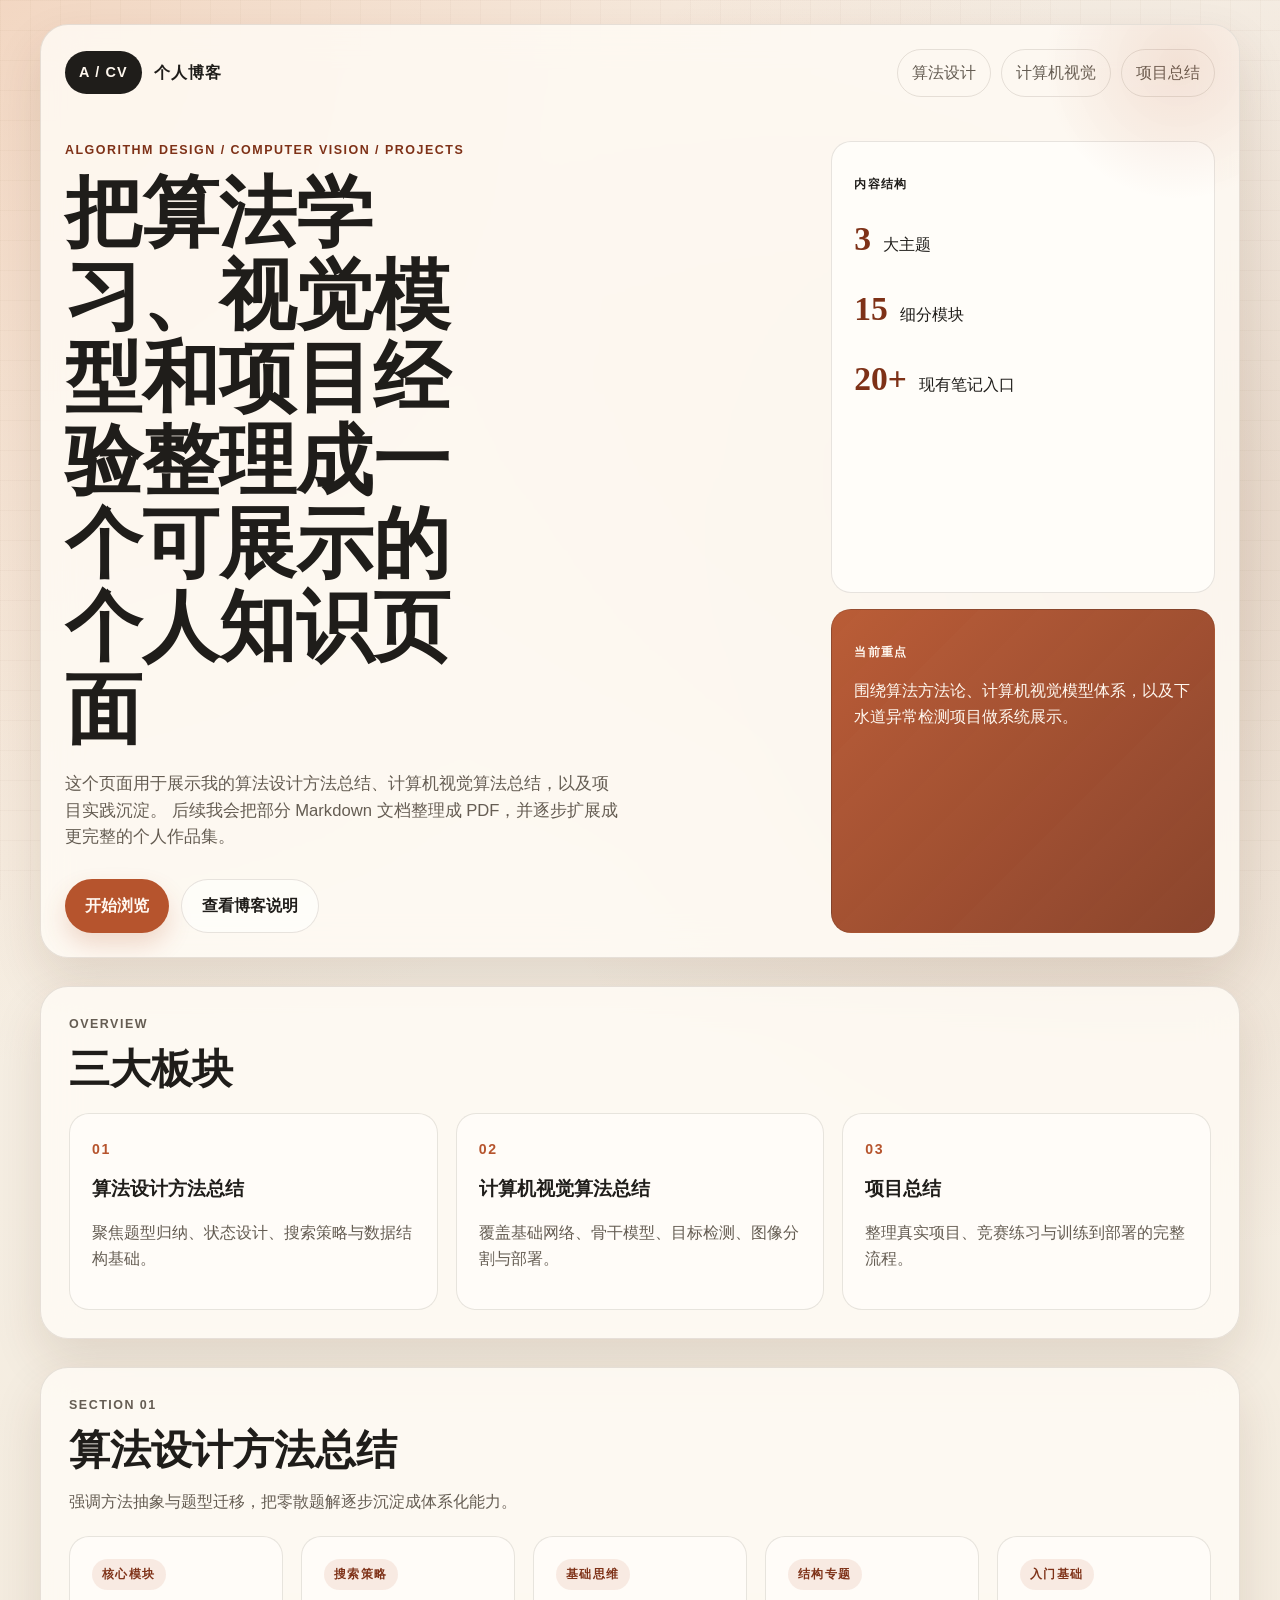
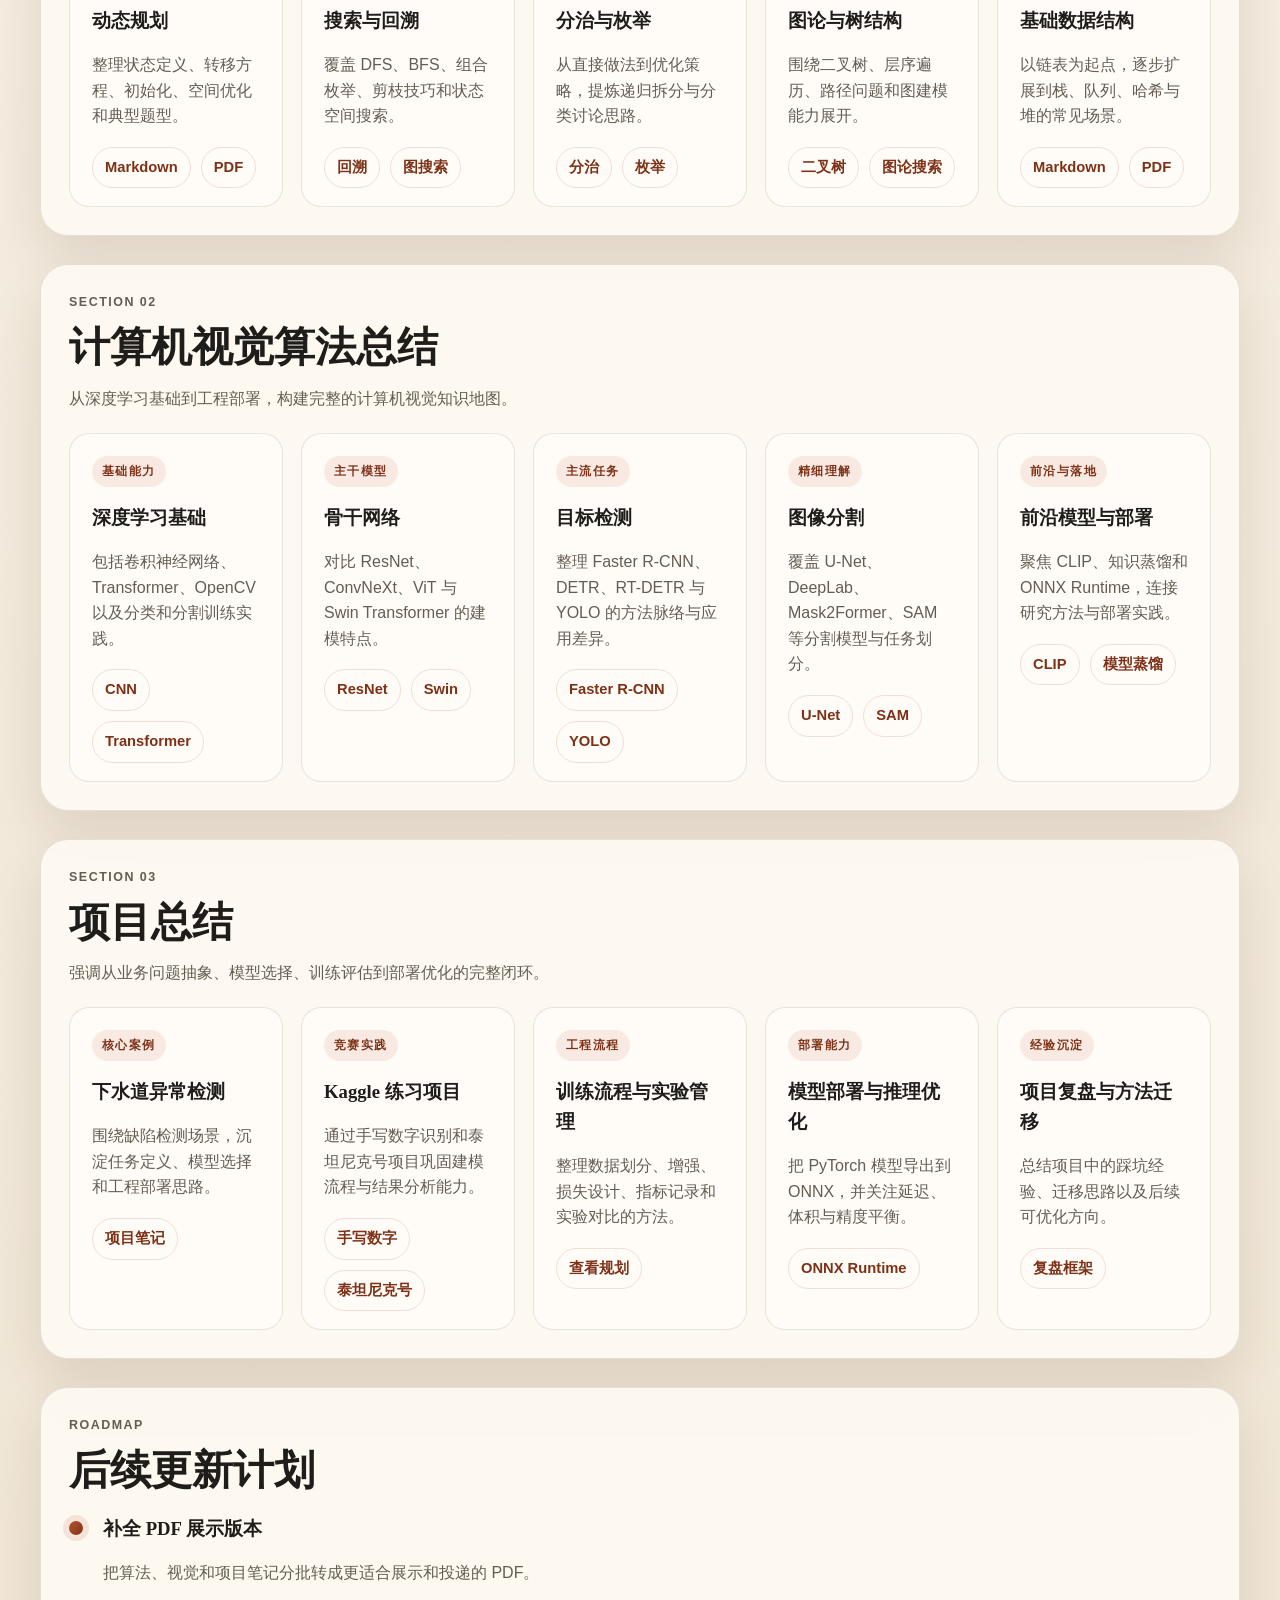
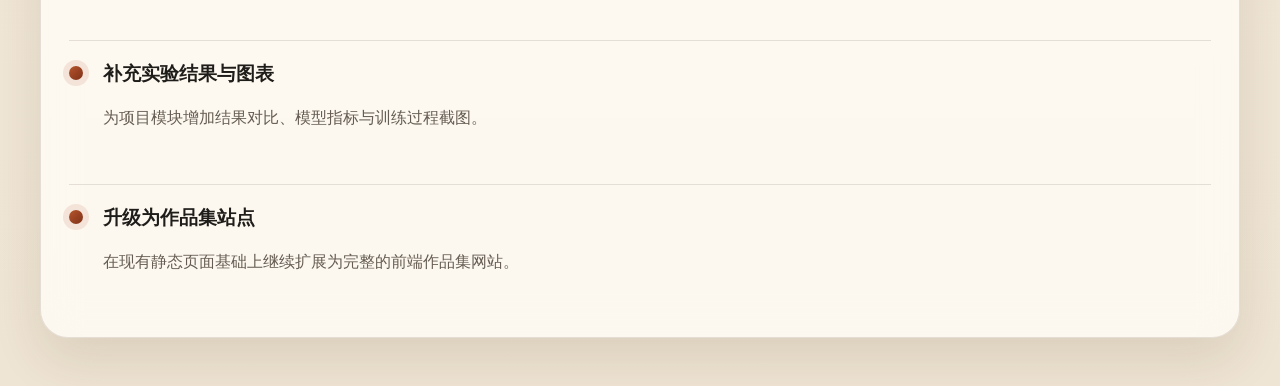
==== assets/个人博客/index.html @ d5854436 "first commit" ====
<!DOCTYPE html>
<html lang="zh-CN">
<head>
  <meta charset="UTF-8">
  <meta name="viewport" content="width=device-width, initial-scale=1.0">
  <title>个人博客 | 算法与计算机视觉</title>
  <link rel="stylesheet" href="./styles.css">
</head>
<body>
  <div class="page-shell">
    <header class="hero">
      <nav class="topbar">
        <div class="brand">
          <span class="brand-mark">A / CV</span>
          <span class="brand-text">个人博客</span>
        </div>
        <div class="topbar-links">
          <a href="#algorithm">算法设计</a>
          <a href="#vision">计算机视觉</a>
          <a href="#project">项目总结</a>
        </div>
      </nav>

      <div class="hero-grid">
        <section class="hero-copy">
          <p class="eyebrow">Algorithm Design / Computer Vision / Projects</p>
          <h1>把算法学习、视觉模型和项目经验整理成一个可展示的个人知识页面</h1>
          <p class="hero-text">
            这个页面用于展示我的算法设计方法总结、计算机视觉算法总结，以及项目实践沉淀。
            后续我会把部分 Markdown 文档整理成 PDF，并逐步扩展成更完整的个人作品集。
          </p>
          <div class="hero-actions">
            <a class="button button-primary" href="#sections">开始浏览</a>
            <a class="button button-secondary" href="./index.md">查看博客说明</a>
          </div>
        </section>

        <aside class="hero-panel">
          <div class="panel-card">
            <p class="panel-label">内容结构</p>
            <ul class="stat-list">
              <li><strong>3</strong><span>大主题</span></li>
              <li><strong>15</strong><span>细分模块</span></li>
              <li><strong>20+</strong><span>现有笔记入口</span></li>
            </ul>
          </div>
          <div class="panel-card panel-card-accent">
            <p class="panel-label">当前重点</p>
            <p class="panel-text">围绕算法方法论、计算机视觉模型体系，以及下水道异常检测项目做系统展示。</p>
          </div>
        </aside>
      </div>
    </header>

    <main id="sections">
      <section class="overview">
        <div class="section-heading">
          <p class="section-kicker">Overview</p>
          <h2>三大板块</h2>
        </div>
        <div class="overview-grid">
          <a class="overview-card" href="#algorithm">
            <span class="overview-index">01</span>
            <h3>算法设计方法总结</h3>
            <p>聚焦题型归纳、状态设计、搜索策略与数据结构基础。</p>
          </a>
          <a class="overview-card" href="#vision">
            <span class="overview-index">02</span>
            <h3>计算机视觉算法总结</h3>
            <p>覆盖基础网络、骨干模型、目标检测、图像分割与部署。</p>
          </a>
          <a class="overview-card" href="#project">
            <span class="overview-index">03</span>
            <h3>项目总结</h3>
            <p>整理真实项目、竞赛练习与训练到部署的完整流程。</p>
          </a>
        </div>
      </section>

      <section id="algorithm" class="content-section">
        <div class="section-heading">
          <p class="section-kicker">Section 01</p>
          <h2>算法设计方法总结</h2>
          <p>强调方法抽象与题型迁移，把零散题解逐步沉淀成体系化能力。</p>
        </div>
        <div class="card-grid">
          <article class="content-card">
            <span class="tag">核心模块</span>
            <h3>动态规划</h3>
            <p>整理状态定义、转移方程、初始化、空间优化和典型题型。</p>
            <div class="card-links">
              <a href="../../动态规划.md">Markdown</a>
              <a href="../../动态规划.pdf">PDF</a>
            </div>
          </article>
          <article class="content-card">
            <span class="tag">搜索策略</span>
            <h3>搜索与回溯</h3>
            <p>覆盖 DFS、BFS、组合枚举、剪枝技巧和状态空间搜索。</p>
            <div class="card-links">
              <a href="../../回溯.md">回溯</a>
              <a href="../../图论（搜索）.md">图搜索</a>
            </div>
          </article>
          <article class="content-card">
            <span class="tag">基础思维</span>
            <h3>分治与枚举</h3>
            <p>从直接做法到优化策略，提炼递归拆分与分类讨论思路。</p>
            <div class="card-links">
              <a href="../../分治.md">分治</a>
              <a href="../../枚举.md">枚举</a>
            </div>
          </article>
          <article class="content-card">
            <span class="tag">结构专题</span>
            <h3>图论与树结构</h3>
            <p>围绕二叉树、层序遍历、路径问题和图建模能力展开。</p>
            <div class="card-links">
              <a href="../../二叉树.md">二叉树</a>
              <a href="../../图论（搜索）.md">图论搜索</a>
            </div>
          </article>
          <article class="content-card">
            <span class="tag">入门基础</span>
            <h3>基础数据结构</h3>
            <p>以链表为起点，逐步扩展到栈、队列、哈希与堆的常见场景。</p>
            <div class="card-links">
              <a href="../../链表.md">Markdown</a>
              <a href="../../链表.pdf">PDF</a>
            </div>
          </article>
        </div>
      </section>

      <section id="vision" class="content-section">
        <div class="section-heading">
          <p class="section-kicker">Section 02</p>
          <h2>计算机视觉算法总结</h2>
          <p>从深度学习基础到工程部署，构建完整的计算机视觉知识地图。</p>
        </div>
        <div class="card-grid">
          <article class="content-card">
            <span class="tag">基础能力</span>
            <h3>深度学习基础</h3>
            <p>包括卷积神经网络、Transformer、OpenCV 以及分类和分割训练实践。</p>
            <div class="card-links">
              <a href="../下水道异常检测笔记/计算机视觉/深度学习基础/卷积神经网络.md">CNN</a>
              <a href="../下水道异常检测笔记/计算机视觉/深度学习基础/Transformer.md">Transformer</a>
            </div>
          </article>
          <article class="content-card">
            <span class="tag">主干模型</span>
            <h3>骨干网络</h3>
            <p>对比 ResNet、ConvNeXt、ViT 与 Swin Transformer 的建模特点。</p>
            <div class="card-links">
              <a href="../下水道异常检测笔记/计算机视觉/骨干网络/ResNet.md">ResNet</a>
              <a href="../下水道异常检测笔记/计算机视觉/骨干网络/SwinTransformer.md">Swin</a>
            </div>
          </article>
          <article class="content-card">
            <span class="tag">主流任务</span>
            <h3>目标检测</h3>
            <p>整理 Faster R-CNN、DETR、RT-DETR 与 YOLO 的方法脉络与应用差异。</p>
            <div class="card-links">
              <a href="../下水道异常检测笔记/计算机视觉/目标检测/FasterR-CNN.md">Faster R-CNN</a>
              <a href="../下水道异常检测笔记/计算机视觉/目标检测/Yolo.md">YOLO</a>
            </div>
          </article>
          <article class="content-card">
            <span class="tag">精细理解</span>
            <h3>图像分割</h3>
            <p>覆盖 U-Net、DeepLab、Mask2Former、SAM 等分割模型与任务划分。</p>
            <div class="card-links">
              <a href="../下水道异常检测笔记/计算机视觉/图像分割/UNet.md">U-Net</a>
              <a href="../下水道异常检测笔记/计算机视觉/图像分割/SAM.md">SAM</a>
            </div>
          </article>
          <article class="content-card">
            <span class="tag">前沿与落地</span>
            <h3>前沿模型与部署</h3>
            <p>聚焦 CLIP、知识蒸馏和 ONNX Runtime，连接研究方法与部署实践。</p>
            <div class="card-links">
              <a href="../下水道异常检测笔记/计算机视觉/前沿模型/Clip.md">CLIP</a>
              <a href="../下水道异常检测笔记/计算机视觉/前沿模型/模型蒸馏.md">模型蒸馏</a>
            </div>
          </article>
        </div>
      </section>

      <section id="project" class="content-section">
        <div class="section-heading">
          <p class="section-kicker">Section 03</p>
          <h2>项目总结</h2>
          <p>强调从业务问题抽象、模型选择、训练评估到部署优化的完整闭环。</p>
        </div>
        <div class="card-grid">
          <article class="content-card">
            <span class="tag">核心案例</span>
            <h3>下水道异常检测</h3>
            <p>围绕缺陷检测场景，沉淀任务定义、模型选择和工程部署思路。</p>
            <div class="card-links">
              <a href="../下水道异常检测笔记/下水道异常检测.md">项目笔记</a>
            </div>
          </article>
          <article class="content-card">
            <span class="tag">竞赛实践</span>
            <h3>Kaggle 练习项目</h3>
            <p>通过手写数字识别和泰坦尼克号项目巩固建模流程与结果分析能力。</p>
            <div class="card-links">
              <a href="../下水道异常检测笔记/计算机视觉/Kaggle/手写数字识别.md">手写数字</a>
              <a href="../下水道异常检测笔记/计算机视觉/Kaggle/泰坦尼克号.md">泰坦尼克号</a>
            </div>
          </article>
          <article class="content-card">
            <span class="tag">工程流程</span>
            <h3>训练流程与实验管理</h3>
            <p>整理数据划分、增强、损失设计、指标记录和实验对比的方法。</p>
            <div class="card-links">
              <a href="./项目总结.md">查看规划</a>
            </div>
          </article>
          <article class="content-card">
            <span class="tag">部署能力</span>
            <h3>模型部署与推理优化</h3>
            <p>把 PyTorch 模型导出到 ONNX，并关注延迟、体积与精度平衡。</p>
            <div class="card-links">
              <a href="../下水道异常检测笔记/计算机视觉/模型部署/ONNX _ONNX Runtime.md">ONNX Runtime</a>
            </div>
          </article>
          <article class="content-card">
            <span class="tag">经验沉淀</span>
            <h3>项目复盘与方法迁移</h3>
            <p>总结项目中的踩坑经验、迁移思路以及后续可优化方向。</p>
            <div class="card-links">
              <a href="./项目总结.md">复盘框架</a>
            </div>
          </article>
        </div>
      </section>

      <section class="timeline-section">
        <div class="section-heading">
          <p class="section-kicker">Roadmap</p>
          <h2>后续更新计划</h2>
        </div>
        <div class="timeline">
          <div class="timeline-item">
            <span class="timeline-dot"></span>
            <div>
              <h3>补全 PDF 展示版本</h3>
              <p>把算法、视觉和项目笔记分批转成更适合展示和投递的 PDF。</p>
            </div>
          </div>
          <div class="timeline-item">
            <span class="timeline-dot"></span>
            <div>
              <h3>补充实验结果与图表</h3>
              <p>为项目模块增加结果对比、模型指标与训练过程截图。</p>
            </div>
          </div>
          <div class="timeline-item">
            <span class="timeline-dot"></span>
            <div>
              <h3>升级为作品集站点</h3>
              <p>在现有静态页面基础上继续扩展为完整的前端作品集网站。</p>
            </div>
          </div>
        </div>
      </section>
    </main>
  </div>
</body>
</html>
---- assets/个人博客/styles.css ----
:root {
  --bg: #f5efe3;
  --bg-soft: #fbf7f0;
  --paper: rgba(255, 252, 246, 0.82);
  --paper-strong: #fffdf9;
  --ink: #1f1d1a;
  --muted: #655d53;
  --line: rgba(61, 45, 27, 0.12);
  --accent: #b6542d;
  --accent-deep: #7e3117;
  --accent-soft: #f0c3a2;
  --shadow: 0 22px 50px rgba(72, 45, 18, 0.12);
  --radius-lg: 28px;
  --radius-md: 20px;
  --radius-sm: 14px;
}

* {
  box-sizing: border-box;
}

html {
  scroll-behavior: smooth;
}

body {
  margin: 0;
  color: var(--ink);
  background:
    radial-gradient(circle at top left, rgba(232, 165, 123, 0.35), transparent 28%),
    radial-gradient(circle at 90% 15%, rgba(153, 92, 58, 0.18), transparent 22%),
    linear-gradient(180deg, #f8f2e9 0%, #efe5d4 100%);
  font-family: "Segoe UI", "PingFang SC", "Hiragino Sans GB", "Microsoft YaHei", sans-serif;
  line-height: 1.6;
}

body::before {
  position: fixed;
  inset: 0;
  background-image:
    linear-gradient(rgba(120, 87, 56, 0.03) 1px, transparent 1px),
    linear-gradient(90deg, rgba(120, 87, 56, 0.03) 1px, transparent 1px);
  background-size: 30px 30px;
  content: "";
  pointer-events: none;
}

a {
  color: inherit;
  text-decoration: none;
}

.page-shell {
  width: min(1200px, calc(100% - 40px));
  margin: 24px auto 48px;
}

.hero,
.content-section,
.overview,
.timeline-section {
  position: relative;
  overflow: hidden;
  margin-bottom: 28px;
  border: 1px solid var(--line);
  border-radius: var(--radius-lg);
  background: var(--paper);
  backdrop-filter: blur(18px);
  box-shadow: var(--shadow);
}

.hero {
  padding: 24px;
}

.hero::after,
.content-section::after {
  position: absolute;
  border-radius: 999px;
  background: radial-gradient(circle, rgba(182, 84, 45, 0.14), transparent 68%);
  content: "";
  pointer-events: none;
}

.hero::after {
  top: -100px;
  right: -80px;
  width: 280px;
  height: 280px;
}

.topbar {
  display: flex;
  align-items: center;
  justify-content: space-between;
  gap: 16px;
  margin-bottom: 44px;
}

.brand {
  display: inline-flex;
  align-items: center;
  gap: 12px;
  font-weight: 700;
}

.brand-mark {
  display: inline-flex;
  align-items: center;
  justify-content: center;
  min-width: 74px;
  padding: 10px 14px;
  border-radius: 999px;
  background: var(--ink);
  color: #fff8ef;
  font-size: 0.9rem;
  letter-spacing: 0.08em;
}

.brand-text {
  font-size: 1rem;
  letter-spacing: 0.06em;
}

.topbar-links {
  display: flex;
  flex-wrap: wrap;
  gap: 10px;
}

.topbar-links a {
  padding: 10px 14px;
  border: 1px solid var(--line);
  border-radius: 999px;
  color: var(--muted);
  transition: transform 0.2s ease, border-color 0.2s ease, color 0.2s ease;
}

.topbar-links a:hover,
.topbar-links a:focus-visible {
  transform: translateY(-2px);
  border-color: rgba(182, 84, 45, 0.4);
  color: var(--accent-deep);
}

.hero-grid {
  display: grid;
  grid-template-columns: minmax(0, 1.45fr) minmax(300px, 0.75fr);
  gap: 24px;
}

.eyebrow,
.section-kicker,
.panel-label,
.tag {
  letter-spacing: 0.12em;
  text-transform: uppercase;
}

.eyebrow,
.section-kicker {
  margin: 0 0 12px;
  color: var(--accent-deep);
  font-size: 0.78rem;
  font-weight: 700;
}

.hero-copy h1,
.section-heading h2 {
  margin: 0;
  font-family: Georgia, "Times New Roman", "Source Han Serif SC", serif;
  line-height: 1.08;
}

.hero-copy h1 {
  max-width: 11ch;
  font-size: clamp(2.6rem, 6vw, 5.4rem);
}

.hero-text,
.section-heading p,
.panel-text,
.content-card p,
.overview-card p,
.timeline-item p {
  color: var(--muted);
}

.hero-text {
  max-width: 60ch;
  margin: 18px 0 28px;
  font-size: 1.04rem;
}

.hero-actions {
  display: flex;
  flex-wrap: wrap;
  gap: 12px;
}

.button {
  display: inline-flex;
  align-items: center;
  justify-content: center;
  padding: 13px 20px;
  border-radius: 999px;
  font-weight: 700;
  transition: transform 0.2s ease, box-shadow 0.2s ease;
}

.button:hover,
.button:focus-visible {
  transform: translateY(-2px);
}

.button-primary {
  background: var(--accent);
  color: #fff7f0;
  box-shadow: 0 12px 24px rgba(182, 84, 45, 0.2);
}

.button-secondary {
  border: 1px solid var(--line);
  background: rgba(255, 255, 255, 0.5);
}

.hero-panel {
  display: grid;
  gap: 16px;
}

.panel-card {
  padding: 22px;
  border: 1px solid var(--line);
  border-radius: var(--radius-md);
  background: var(--paper-strong);
}

.panel-card-accent {
  background: linear-gradient(135deg, rgba(182, 84, 45, 0.95), rgba(126, 49, 23, 0.9));
  color: #fff8f0;
}

.panel-card-accent .panel-label,
.panel-card-accent .panel-text {
  color: inherit;
}

.panel-label,
.tag {
  font-size: 0.74rem;
  font-weight: 800;
}

.stat-list {
  margin: 18px 0 0;
  padding: 0;
  list-style: none;
  display: grid;
  gap: 16px;
}

.stat-list li {
  display: flex;
  align-items: baseline;
  gap: 12px;
}

.stat-list strong {
  font-family: Georgia, "Times New Roman", serif;
  font-size: 2.1rem;
  color: var(--accent-deep);
}

.overview,
.timeline-section,
.content-section {
  padding: 28px;
}

.section-heading {
  max-width: 66ch;
  margin-bottom: 22px;
}

.section-heading h2 {
  font-size: clamp(2rem, 3.2vw, 3.2rem);
  margin-bottom: 10px;
}

.overview-grid,
.card-grid {
  display: grid;
  gap: 18px;
}

.overview-grid {
  grid-template-columns: repeat(3, minmax(0, 1fr));
}

.overview-card,
.content-card {
  position: relative;
  min-height: 100%;
  border: 1px solid var(--line);
  border-radius: var(--radius-md);
  background: rgba(255, 253, 248, 0.86);
  transition: transform 0.22s ease, border-color 0.22s ease, box-shadow 0.22s ease;
}

.overview-card {
  padding: 22px;
}

.content-card {
  padding: 22px 22px 18px;
}

.overview-card:hover,
.overview-card:focus-visible,
.content-card:hover,
.content-card:focus-within {
  transform: translateY(-5px);
  border-color: rgba(182, 84, 45, 0.35);
  box-shadow: 0 18px 34px rgba(94, 58, 21, 0.08);
}

.overview-index {
  display: inline-flex;
  margin-bottom: 14px;
  color: var(--accent);
  font-size: 0.88rem;
  font-weight: 800;
  letter-spacing: 0.12em;
}

.overview-card h3,
.content-card h3,
.timeline-item h3 {
  margin: 0 0 10px;
  font-family: Georgia, "Times New Roman", "Source Han Serif SC", serif;
}

.card-grid {
  grid-template-columns: repeat(5, minmax(0, 1fr));
}

.tag {
  display: inline-flex;
  margin-bottom: 16px;
  padding: 6px 10px;
  border-radius: 999px;
  background: rgba(182, 84, 45, 0.1);
  color: var(--accent-deep);
}

.card-links {
  display: flex;
  flex-wrap: wrap;
  gap: 10px;
  margin-top: 18px;
}

.card-links a {
  padding: 8px 12px;
  border: 1px solid rgba(182, 84, 45, 0.18);
  border-radius: 999px;
  color: var(--accent-deep);
  font-size: 0.92rem;
  font-weight: 600;
  transition: background-color 0.2s ease, transform 0.2s ease;
}

.card-links a:hover,
.card-links a:focus-visible {
  transform: translateY(-2px);
  background: rgba(182, 84, 45, 0.08);
}

.timeline {
  display: grid;
  gap: 20px;
}

.timeline-item {
  display: grid;
  grid-template-columns: 18px 1fr;
  gap: 16px;
  padding: 18px 0;
  border-top: 1px solid var(--line);
}

.timeline-item:first-child {
  border-top: 0;
  padding-top: 0;
}

.timeline-dot {
  width: 14px;
  height: 14px;
  margin-top: 7px;
  border-radius: 50%;
  background: linear-gradient(135deg, var(--accent), var(--accent-deep));
  box-shadow: 0 0 0 6px rgba(182, 84, 45, 0.12);
}

@media (max-width: 1100px) {
  .card-grid {
    grid-template-columns: repeat(2, minmax(0, 1fr));
  }

  .overview-grid {
    grid-template-columns: 1fr;
  }
}

@media (max-width: 840px) {
  .page-shell {
    width: min(100% - 24px, 1200px);
    margin: 12px auto 28px;
  }

  .hero,
  .overview,
  .content-section,
  .timeline-section {
    padding: 20px;
    border-radius: 24px;
  }

  .topbar,
  .hero-grid {
    grid-template-columns: 1fr;
    display: grid;
  }

  .topbar {
    gap: 18px;
    margin-bottom: 28px;
  }

  .topbar-links {
    justify-content: flex-start;
  }

  .hero-copy h1 {
    max-width: none;
    font-size: clamp(2.2rem, 11vw, 3.8rem);
  }

  .card-grid {
    grid-template-columns: 1fr;
  }
}
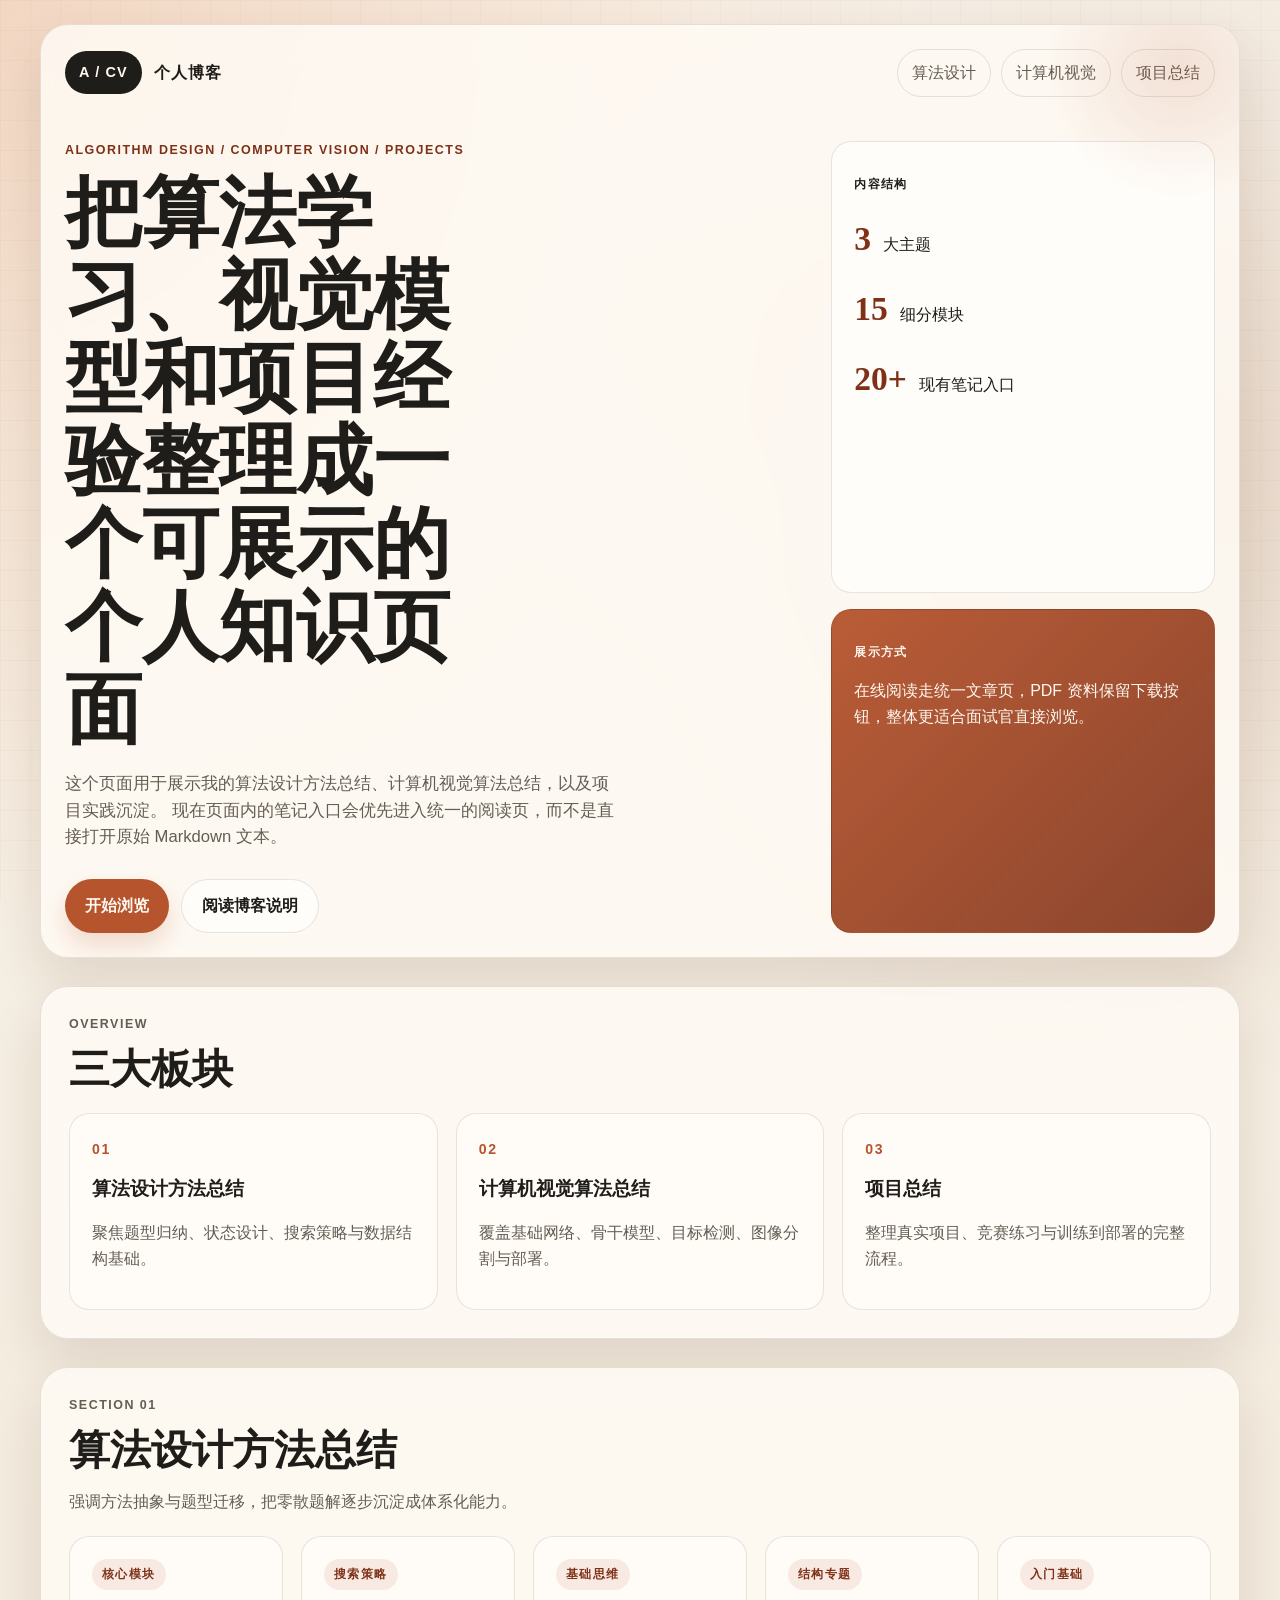
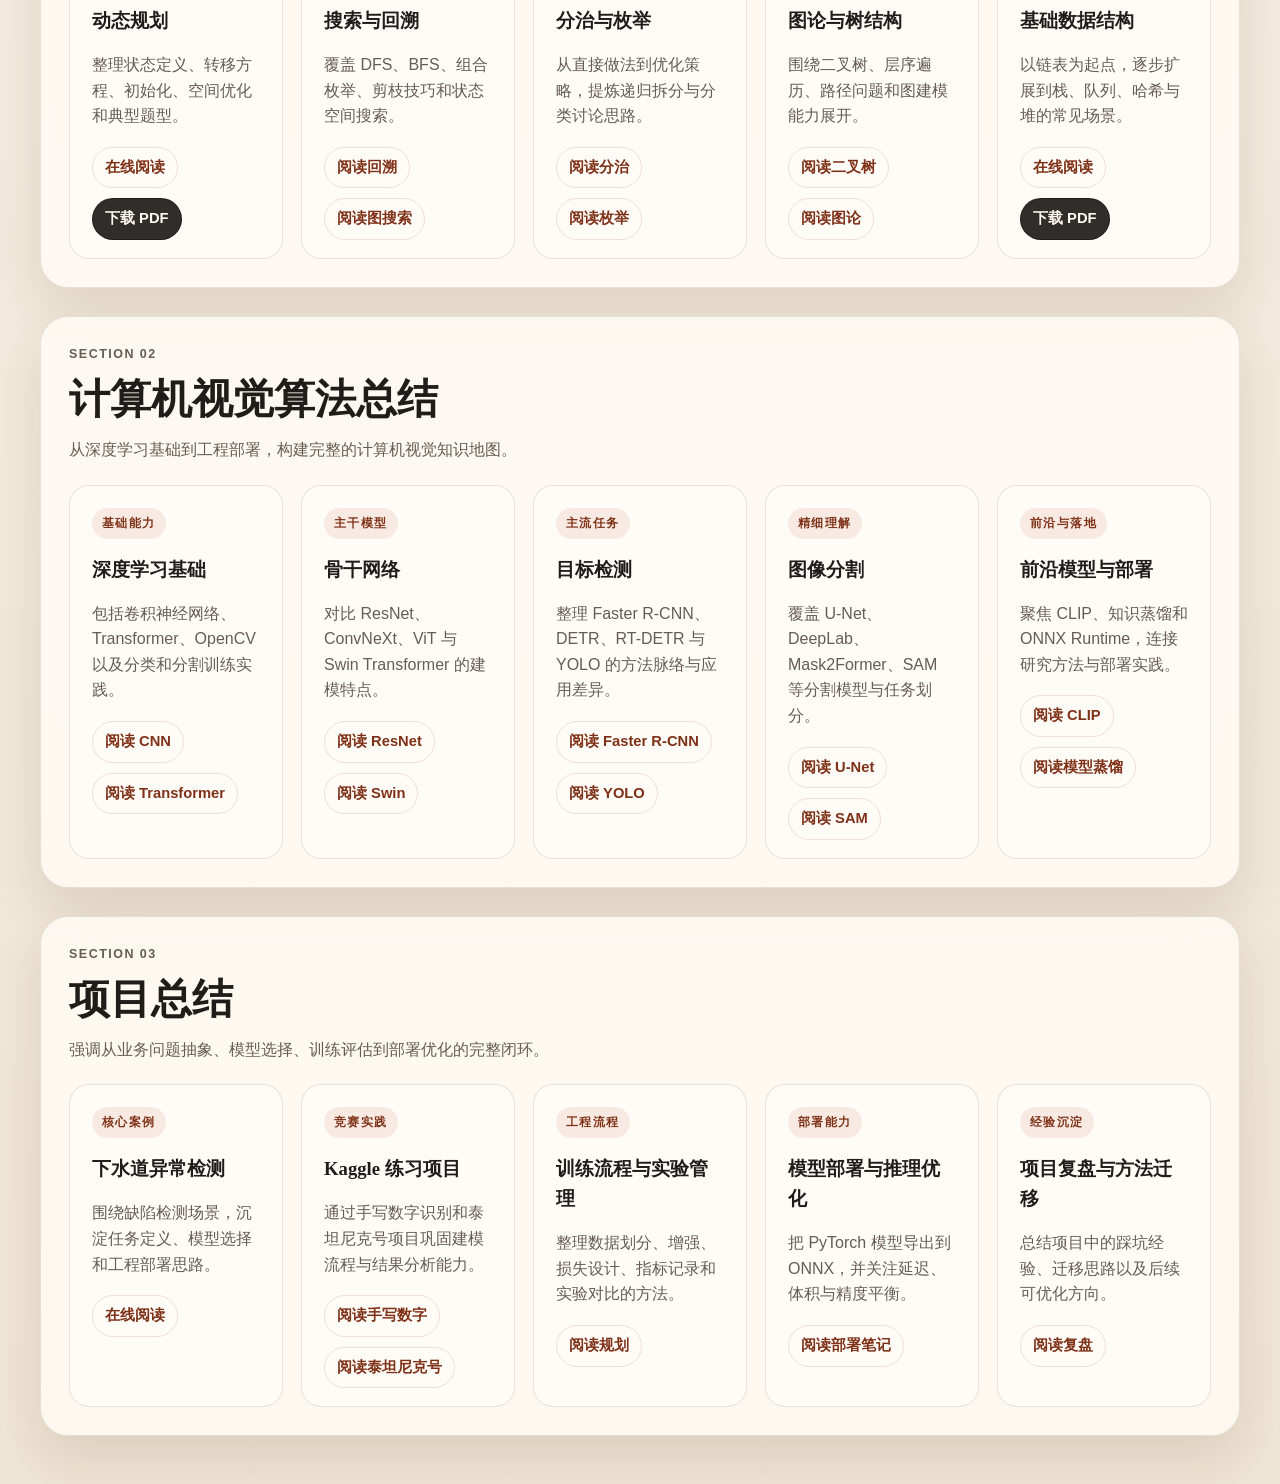
==== commit 767821cf: "update" ====
--- a/assets/个人博客/index.html
+++ b/assets/个人博客/index.html
@@ -27,11 +27,11 @@
           <h1>把算法学习、视觉模型和项目经验整理成一个可展示的个人知识页面</h1>
           <p class="hero-text">
             这个页面用于展示我的算法设计方法总结、计算机视觉算法总结，以及项目实践沉淀。
-            后续我会把部分 Markdown 文档整理成 PDF，并逐步扩展成更完整的个人作品集。
+            现在页面内的笔记入口会优先进入统一的阅读页，而不是直接打开原始 Markdown 文本。
           </p>
           <div class="hero-actions">
             <a class="button button-primary" href="#sections">开始浏览</a>
-            <a class="button button-secondary" href="./index.md">查看博客说明</a>
+            <a class="button button-secondary" href="../../note-viewer.html?file=assets/%E4%B8%AA%E4%BA%BA%E5%8D%9A%E5%AE%A2/index.md&title=%E5%8D%9A%E5%AE%A2%E8%AF%B4%E6%98%8E">阅读博客说明</a>
           </div>
         </section>
 
@@ -45,8 +45,8 @@
             </ul>
           </div>
           <div class="panel-card panel-card-accent">
-            <p class="panel-label">当前重点</p>
-            <p class="panel-text">围绕算法方法论、计算机视觉模型体系，以及下水道异常检测项目做系统展示。</p>
+            <p class="panel-label">展示方式</p>
+            <p class="panel-text">在线阅读走统一文章页，PDF 资料保留下载按钮，整体更适合面试官直接浏览。</p>
           </div>
         </aside>
       </div>
@@ -89,8 +89,8 @@
             <h3>动态规划</h3>
             <p>整理状态定义、转移方程、初始化、空间优化和典型题型。</p>
             <div class="card-links">
-              <a href="../../动态规划.md">Markdown</a>
-              <a href="../../动态规划.pdf">PDF</a>
+              <a href="../../note-viewer.html?file=%E5%8A%A8%E6%80%81%E8%A7%84%E5%88%92.md&title=%E5%8A%A8%E6%80%81%E8%A7%84%E5%88%92&pdf=%E5%8A%A8%E6%80%81%E8%A7%84%E5%88%92.pdf">在线阅读</a>
+              <a href="../../动态规划.pdf" download>下载 PDF</a>
             </div>
           </article>
           <article class="content-card">
@@ -98,8 +98,8 @@
             <h3>搜索与回溯</h3>
             <p>覆盖 DFS、BFS、组合枚举、剪枝技巧和状态空间搜索。</p>
             <div class="card-links">
-              <a href="../../回溯.md">回溯</a>
-              <a href="../../图论（搜索）.md">图搜索</a>
+              <a href="../../note-viewer.html?file=%E5%9B%9E%E6%BA%AF.md&title=%E5%9B%9E%E6%BA%AF">阅读回溯</a>
+              <a href="../../note-viewer.html?file=%E5%9B%BE%E8%AE%BA%EF%BC%88%E6%90%9C%E7%B4%A2%EF%BC%89.md&title=%E5%9B%BE%E8%AE%BA%E6%90%9C%E7%B4%A2">阅读图搜索</a>
             </div>
           </article>
           <article class="content-card">
@@ -107,8 +107,8 @@
             <h3>分治与枚举</h3>
             <p>从直接做法到优化策略，提炼递归拆分与分类讨论思路。</p>
             <div class="card-links">
-              <a href="../../分治.md">分治</a>
-              <a href="../../枚举.md">枚举</a>
+              <a href="../../note-viewer.html?file=%E5%88%86%E6%B2%BB.md&title=%E5%88%86%E6%B2%BB">阅读分治</a>
+              <a href="../../note-viewer.html?file=%E6%9E%9A%E4%B8%BE.md&title=%E6%9E%9A%E4%B8%BE">阅读枚举</a>
             </div>
           </article>
           <article class="content-card">
@@ -116,8 +116,8 @@
             <h3>图论与树结构</h3>
             <p>围绕二叉树、层序遍历、路径问题和图建模能力展开。</p>
             <div class="card-links">
-              <a href="../../二叉树.md">二叉树</a>
-              <a href="../../图论（搜索）.md">图论搜索</a>
+              <a href="../../note-viewer.html?file=%E4%BA%8C%E5%8F%89%E6%A0%91.md&title=%E4%BA%8C%E5%8F%89%E6%A0%91">阅读二叉树</a>
+              <a href="../../note-viewer.html?file=%E5%9B%BE%E8%AE%BA%EF%BC%88%E6%90%9C%E7%B4%A2%EF%BC%89.md&title=%E5%9B%BE%E8%AE%BA%E6%90%9C%E7%B4%A2">阅读图论</a>
             </div>
           </article>
           <article class="content-card">
@@ -125,8 +125,8 @@
             <h3>基础数据结构</h3>
             <p>以链表为起点，逐步扩展到栈、队列、哈希与堆的常见场景。</p>
             <div class="card-links">
-              <a href="../../链表.md">Markdown</a>
-              <a href="../../链表.pdf">PDF</a>
+              <a href="../../note-viewer.html?file=%E9%93%BE%E8%A1%A8.md&title=%E9%93%BE%E8%A1%A8&pdf=%E9%93%BE%E8%A1%A8.pdf">在线阅读</a>
+              <a href="../../链表.pdf" download>下载 PDF</a>
             </div>
           </article>
         </div>
@@ -144,8 +144,8 @@
             <h3>深度学习基础</h3>
             <p>包括卷积神经网络、Transformer、OpenCV 以及分类和分割训练实践。</p>
             <div class="card-links">
-              <a href="../下水道异常检测笔记/计算机视觉/深度学习基础/卷积神经网络.md">CNN</a>
-              <a href="../下水道异常检测笔记/计算机视觉/深度学习基础/Transformer.md">Transformer</a>
+              <a href="../../note-viewer.html?file=assets/%E4%B8%8B%E6%B0%B4%E9%81%93%E5%BC%82%E5%B8%B8%E6%A3%80%E6%B5%8B%E7%AC%94%E8%AE%B0/%E8%AE%A1%E7%AE%97%E6%9C%BA%E8%A7%86%E8%A7%89/%E6%B7%B1%E5%BA%A6%E5%AD%A6%E4%B9%A0%E5%9F%BA%E7%A1%80/%E5%8D%B7%E7%A7%AF%E7%A5%9E%E7%BB%8F%E7%BD%91%E7%BB%9C.md&title=CNN">阅读 CNN</a>
+              <a href="../../note-viewer.html?file=assets/%E4%B8%8B%E6%B0%B4%E9%81%93%E5%BC%82%E5%B8%B8%E6%A3%80%E6%B5%8B%E7%AC%94%E8%AE%B0/%E8%AE%A1%E7%AE%97%E6%9C%BA%E8%A7%86%E8%A7%89/%E6%B7%B1%E5%BA%A6%E5%AD%A6%E4%B9%A0%E5%9F%BA%E7%A1%80/Transformer.md&title=Transformer">阅读 Transformer</a>
             </div>
           </article>
           <article class="content-card">
@@ -153,8 +153,8 @@
             <h3>骨干网络</h3>
             <p>对比 ResNet、ConvNeXt、ViT 与 Swin Transformer 的建模特点。</p>
             <div class="card-links">
-              <a href="../下水道异常检测笔记/计算机视觉/骨干网络/ResNet.md">ResNet</a>
-              <a href="../下水道异常检测笔记/计算机视觉/骨干网络/SwinTransformer.md">Swin</a>
+              <a href="../../note-viewer.html?file=assets/%E4%B8%8B%E6%B0%B4%E9%81%93%E5%BC%82%E5%B8%B8%E6%A3%80%E6%B5%8B%E7%AC%94%E8%AE%B0/%E8%AE%A1%E7%AE%97%E6%9C%BA%E8%A7%86%E8%A7%89/%E9%AA%A8%E5%B9%B2%E7%BD%91%E7%BB%9C/ResNet.md&title=ResNet">阅读 ResNet</a>
+              <a href="../../note-viewer.html?file=assets/%E4%B8%8B%E6%B0%B4%E9%81%93%E5%BC%82%E5%B8%B8%E6%A3%80%E6%B5%8B%E7%AC%94%E8%AE%B0/%E8%AE%A1%E7%AE%97%E6%9C%BA%E8%A7%86%E8%A7%89/%E9%AA%A8%E5%B9%B2%E7%BD%91%E7%BB%9C/SwinTransformer.md&title=Swin%20Transformer">阅读 Swin</a>
             </div>
           </article>
           <article class="content-card">
@@ -162,8 +162,8 @@
             <h3>目标检测</h3>
             <p>整理 Faster R-CNN、DETR、RT-DETR 与 YOLO 的方法脉络与应用差异。</p>
             <div class="card-links">
-              <a href="../下水道异常检测笔记/计算机视觉/目标检测/FasterR-CNN.md">Faster R-CNN</a>
-              <a href="../下水道异常检测笔记/计算机视觉/目标检测/Yolo.md">YOLO</a>
+              <a href="../../note-viewer.html?file=assets/%E4%B8%8B%E6%B0%B4%E9%81%93%E5%BC%82%E5%B8%B8%E6%A3%80%E6%B5%8B%E7%AC%94%E8%AE%B0/%E8%AE%A1%E7%AE%97%E6%9C%BA%E8%A7%86%E8%A7%89/%E7%9B%AE%E6%A0%87%E6%A3%80%E6%B5%8B/FasterR-CNN.md&title=Faster%20R-CNN">阅读 Faster R-CNN</a>
+              <a href="../../note-viewer.html?file=assets/%E4%B8%8B%E6%B0%B4%E9%81%93%E5%BC%82%E5%B8%B8%E6%A3%80%E6%B5%8B%E7%AC%94%E8%AE%B0/%E8%AE%A1%E7%AE%97%E6%9C%BA%E8%A7%86%E8%A7%89/%E7%9B%AE%E6%A0%87%E6%A3%80%E6%B5%8B/Yolo.md&title=YOLO">阅读 YOLO</a>
             </div>
           </article>
           <article class="content-card">
@@ -171,8 +171,8 @@
             <h3>图像分割</h3>
             <p>覆盖 U-Net、DeepLab、Mask2Former、SAM 等分割模型与任务划分。</p>
             <div class="card-links">
-              <a href="../下水道异常检测笔记/计算机视觉/图像分割/UNet.md">U-Net</a>
-              <a href="../下水道异常检测笔记/计算机视觉/图像分割/SAM.md">SAM</a>
+              <a href="../../note-viewer.html?file=assets/%E4%B8%8B%E6%B0%B4%E9%81%93%E5%BC%82%E5%B8%B8%E6%A3%80%E6%B5%8B%E7%AC%94%E8%AE%B0/%E8%AE%A1%E7%AE%97%E6%9C%BA%E8%A7%86%E8%A7%89/%E5%9B%BE%E5%83%8F%E5%88%86%E5%89%B2/UNet.md&title=U-Net">阅读 U-Net</a>
+              <a href="../../note-viewer.html?file=assets/%E4%B8%8B%E6%B0%B4%E9%81%93%E5%BC%82%E5%B8%B8%E6%A3%80%E6%B5%8B%E7%AC%94%E8%AE%B0/%E8%AE%A1%E7%AE%97%E6%9C%BA%E8%A7%86%E8%A7%89/%E5%9B%BE%E5%83%8F%E5%88%86%E5%89%B2/SAM.md&title=SAM">阅读 SAM</a>
             </div>
           </article>
           <article class="content-card">
@@ -180,8 +180,8 @@
             <h3>前沿模型与部署</h3>
             <p>聚焦 CLIP、知识蒸馏和 ONNX Runtime，连接研究方法与部署实践。</p>
             <div class="card-links">
-              <a href="../下水道异常检测笔记/计算机视觉/前沿模型/Clip.md">CLIP</a>
-              <a href="../下水道异常检测笔记/计算机视觉/前沿模型/模型蒸馏.md">模型蒸馏</a>
+              <a href="../../note-viewer.html?file=assets/%E4%B8%8B%E6%B0%B4%E9%81%93%E5%BC%82%E5%B8%B8%E6%A3%80%E6%B5%8B%E7%AC%94%E8%AE%B0/%E8%AE%A1%E7%AE%97%E6%9C%BA%E8%A7%86%E8%A7%89/%E5%89%8D%E6%B2%BF%E6%A8%A1%E5%9E%8B/Clip.md&title=CLIP">阅读 CLIP</a>
+              <a href="../../note-viewer.html?file=assets/%E4%B8%8B%E6%B0%B4%E9%81%93%E5%BC%82%E5%B8%B8%E6%A3%80%E6%B5%8B%E7%AC%94%E8%AE%B0/%E8%AE%A1%E7%AE%97%E6%9C%BA%E8%A7%86%E8%A7%89/%E5%89%8D%E6%B2%BF%E6%A8%A1%E5%9E%8B/%E6%A8%A1%E5%9E%8B%E8%92%B8%E9%A6%8F.md&title=%E6%A8%A1%E5%9E%8B%E8%92%B8%E9%A6%8F">阅读模型蒸馏</a>
             </div>
           </article>
         </div>
@@ -199,7 +199,7 @@
             <h3>下水道异常检测</h3>
             <p>围绕缺陷检测场景，沉淀任务定义、模型选择和工程部署思路。</p>
             <div class="card-links">
-              <a href="../下水道异常检测笔记/下水道异常检测.md">项目笔记</a>
+              <a href="../../note-viewer.html?file=assets/%E4%B8%8B%E6%B0%B4%E9%81%93%E5%BC%82%E5%B8%B8%E6%A3%80%E6%B5%8B%E7%AC%94%E8%AE%B0/%E4%B8%8B%E6%B0%B4%E9%81%93%E5%BC%82%E5%B8%B8%E6%A3%80%E6%B5%8B.md&title=%E4%B8%8B%E6%B0%B4%E9%81%93%E5%BC%82%E5%B8%B8%E6%A3%80%E6%B5%8B">在线阅读</a>
             </div>
           </article>
           <article class="content-card">
@@ -207,8 +207,8 @@
             <h3>Kaggle 练习项目</h3>
             <p>通过手写数字识别和泰坦尼克号项目巩固建模流程与结果分析能力。</p>
             <div class="card-links">
-              <a href="../下水道异常检测笔记/计算机视觉/Kaggle/手写数字识别.md">手写数字</a>
-              <a href="../下水道异常检测笔记/计算机视觉/Kaggle/泰坦尼克号.md">泰坦尼克号</a>
+              <a href="../../note-viewer.html?file=assets/%E4%B8%8B%E6%B0%B4%E9%81%93%E5%BC%82%E5%B8%B8%E6%A3%80%E6%B5%8B%E7%AC%94%E8%AE%B0/%E8%AE%A1%E7%AE%97%E6%9C%BA%E8%A7%86%E8%A7%89/Kaggle/%E6%89%8B%E5%86%99%E6%95%B0%E5%AD%97%E8%AF%86%E5%88%AB.md&title=%E6%89%8B%E5%86%99%E6%95%B0%E5%AD%97%E8%AF%86%E5%88%AB">阅读手写数字</a>
+              <a href="../../note-viewer.html?file=assets/%E4%B8%8B%E6%B0%B4%E9%81%93%E5%BC%82%E5%B8%B8%E6%A3%80%E6%B5%8B%E7%AC%94%E8%AE%B0/%E8%AE%A1%E7%AE%97%E6%9C%BA%E8%A7%86%E8%A7%89/Kaggle/%E6%B3%B0%E5%9D%A6%E5%B0%BC%E5%85%8B%E5%8F%B7.md&title=%E6%B3%B0%E5%9D%A6%E5%B0%BC%E5%85%8B%E5%8F%B7">阅读泰坦尼克号</a>
             </div>
           </article>
           <article class="content-card">
@@ -216,7 +216,7 @@
             <h3>训练流程与实验管理</h3>
             <p>整理数据划分、增强、损失设计、指标记录和实验对比的方法。</p>
             <div class="card-links">
-              <a href="./项目总结.md">查看规划</a>
+              <a href="../../note-viewer.html?file=assets/%E4%B8%AA%E4%BA%BA%E5%8D%9A%E5%AE%A2/%E9%A1%B9%E7%9B%AE%E6%80%BB%E7%BB%93.md&title=%E9%A1%B9%E7%9B%AE%E6%80%BB%E7%BB%93">阅读规划</a>
             </div>
           </article>
           <article class="content-card">
@@ -224,7 +224,7 @@
             <h3>模型部署与推理优化</h3>
             <p>把 PyTorch 模型导出到 ONNX，并关注延迟、体积与精度平衡。</p>
             <div class="card-links">
-              <a href="../下水道异常检测笔记/计算机视觉/模型部署/ONNX _ONNX Runtime.md">ONNX Runtime</a>
+              <a href="../../note-viewer.html?file=assets/%E4%B8%8B%E6%B0%B4%E9%81%93%E5%BC%82%E5%B8%B8%E6%A3%80%E6%B5%8B%E7%AC%94%E8%AE%B0/%E8%AE%A1%E7%AE%97%E6%9C%BA%E8%A7%86%E8%A7%89/%E6%A8%A1%E5%9E%8B%E9%83%A8%E7%BD%B2/ONNX%20_ONNX%20Runtime.md&title=ONNX%20Runtime">阅读部署笔记</a>
             </div>
           </article>
           <article class="content-card">
@@ -232,39 +232,9 @@
             <h3>项目复盘与方法迁移</h3>
             <p>总结项目中的踩坑经验、迁移思路以及后续可优化方向。</p>
             <div class="card-links">
-              <a href="./项目总结.md">复盘框架</a>
-            </div>
-          </article>
-        </div>
-      </section>
-
-      <section class="timeline-section">
-        <div class="section-heading">
-          <p class="section-kicker">Roadmap</p>
-          <h2>后续更新计划</h2>
-        </div>
-        <div class="timeline">
-          <div class="timeline-item">
-            <span class="timeline-dot"></span>
-            <div>
-              <h3>补全 PDF 展示版本</h3>
-              <p>把算法、视觉和项目笔记分批转成更适合展示和投递的 PDF。</p>
-            </div>
-          </div>
-          <div class="timeline-item">
-            <span class="timeline-dot"></span>
-            <div>
-              <h3>补充实验结果与图表</h3>
-              <p>为项目模块增加结果对比、模型指标与训练过程截图。</p>
-            </div>
-          </div>
-          <div class="timeline-item">
-            <span class="timeline-dot"></span>
-            <div>
-              <h3>升级为作品集站点</h3>
-              <p>在现有静态页面基础上继续扩展为完整的前端作品集网站。</p>
-            </div>
-          </div>
+              <a href="../../note-viewer.html?file=assets/%E4%B8%AA%E4%BA%BA%E5%8D%9A%E5%AE%A2/%E9%A1%B9%E7%9B%AE%E6%80%BB%E7%BB%93.md&title=%E9%A1%B9%E7%9B%AE%E5%A4%8D%E7%9B%98%E4%B8%8E%E6%96%B9%E6%B3%95%E8%BF%81%E7%A7%BB">阅读复盘</a>
+            </div>
+          </article>
         </div>
       </section>
     </main>
--- a/assets/个人博客/styles.css
+++ b/assets/个人博客/styles.css
@@ -371,10 +371,21 @@
   transition: background-color 0.2s ease, transform 0.2s ease;
 }
 
+.card-links a[download] {
+  background: rgba(31, 29, 26, 0.92);
+  border-color: rgba(31, 29, 26, 0.92);
+  color: #fff8ef;
+}
+
 .card-links a:hover,
 .card-links a:focus-visible {
   transform: translateY(-2px);
   background: rgba(182, 84, 45, 0.08);
+}
+
+.card-links a[download]:hover,
+.card-links a[download]:focus-visible {
+  background: #000;
 }
 
 .timeline {
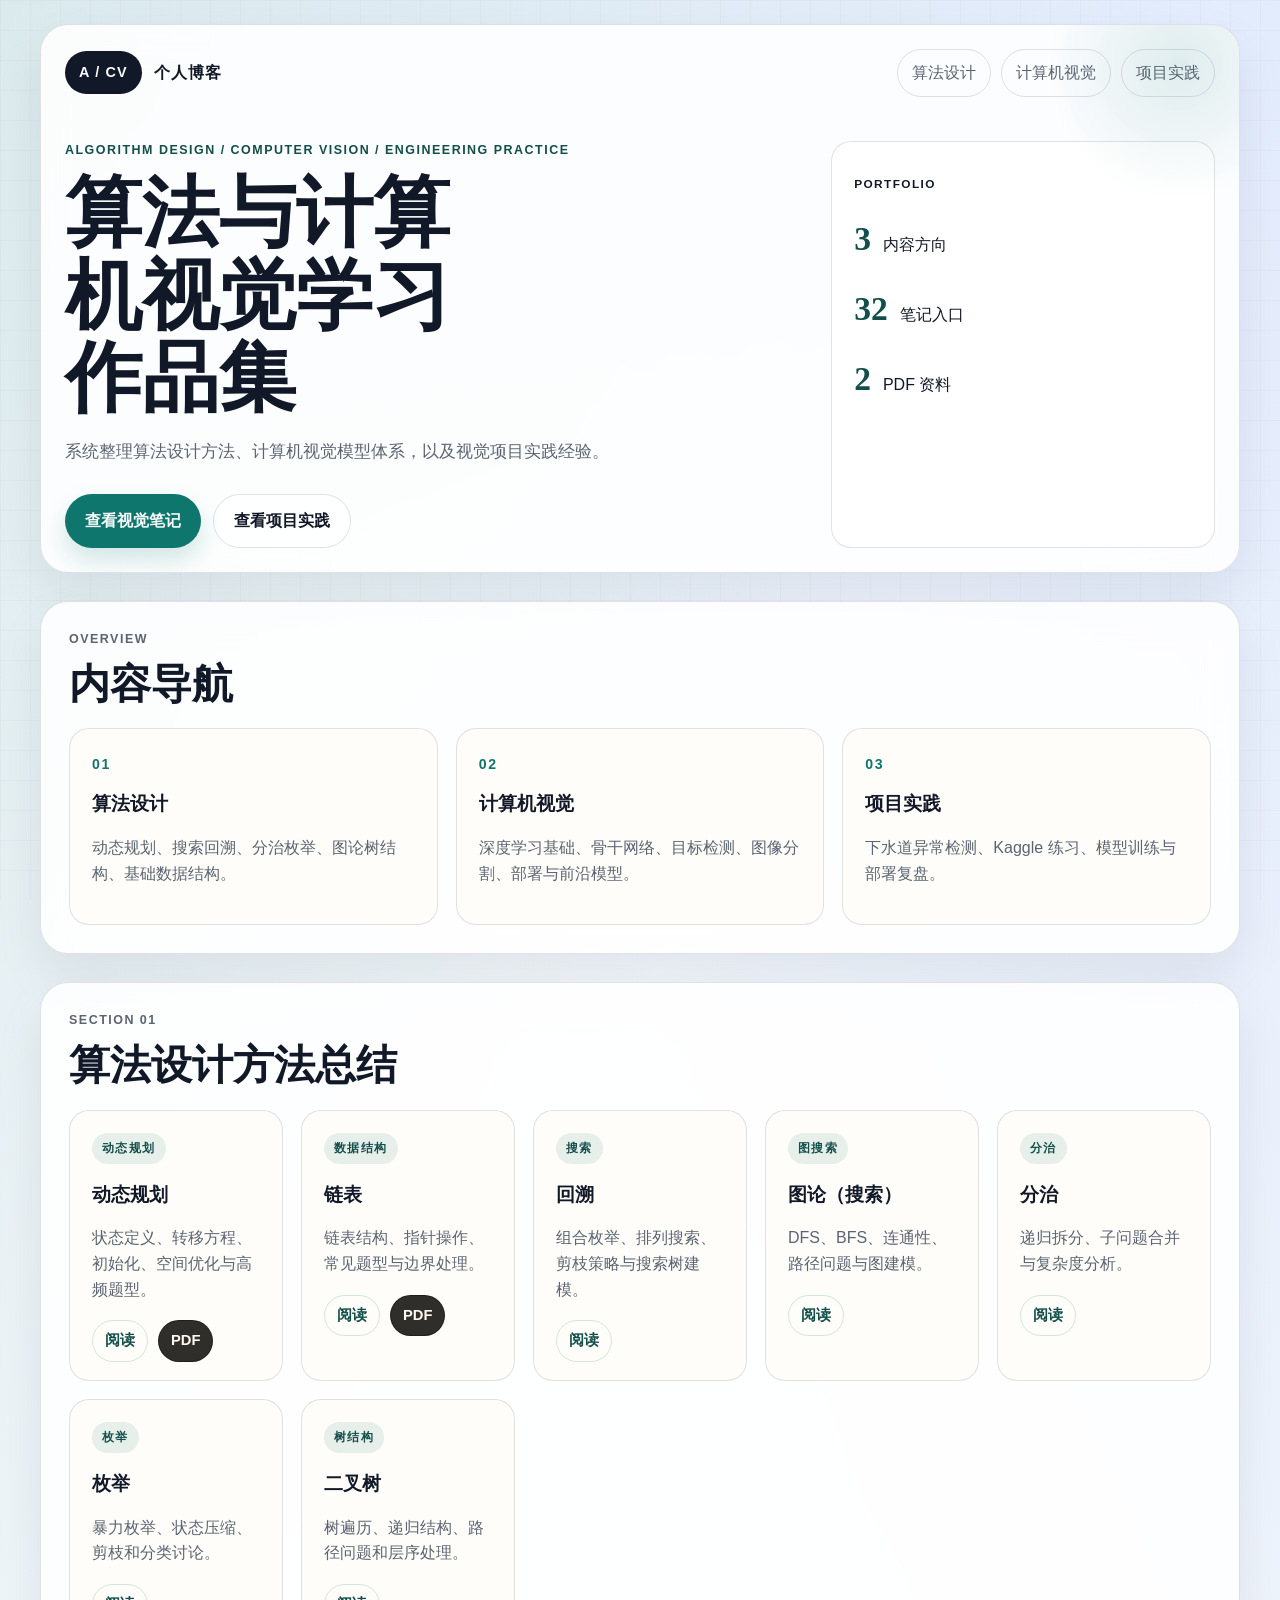
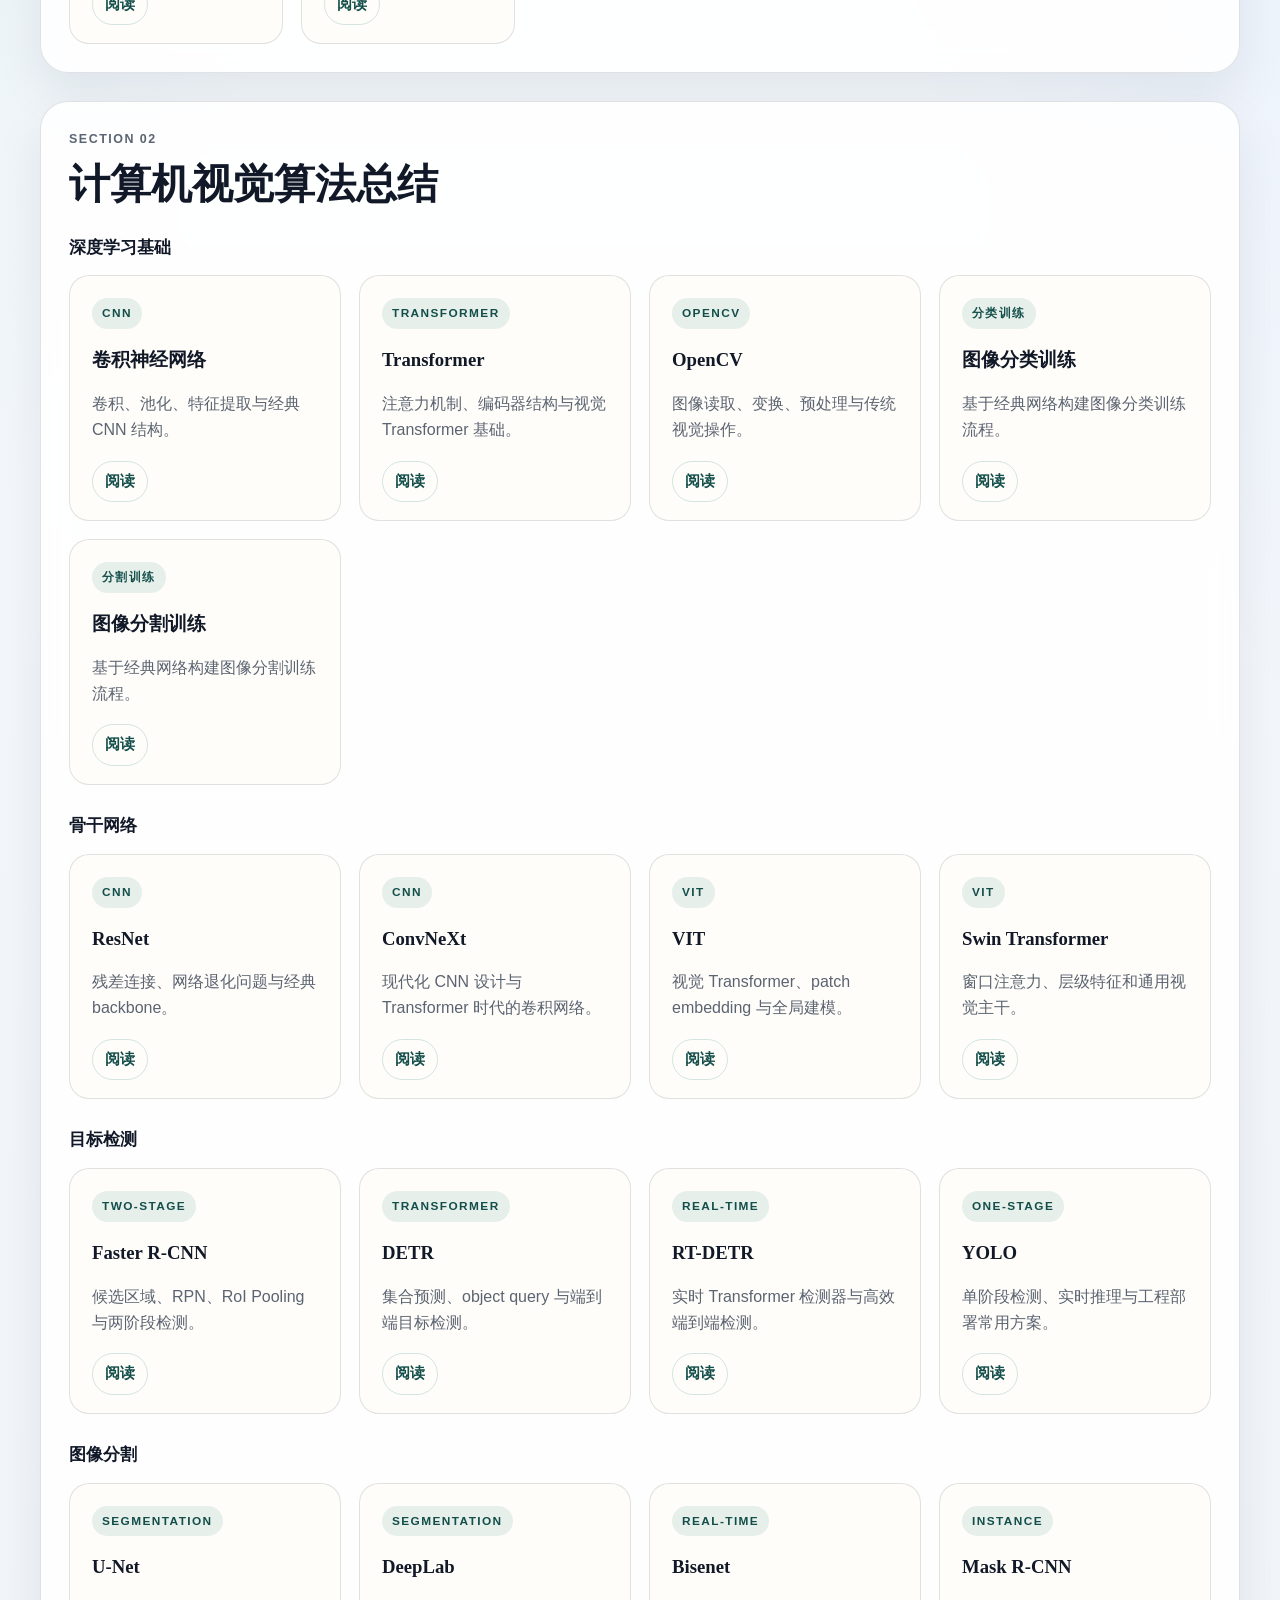
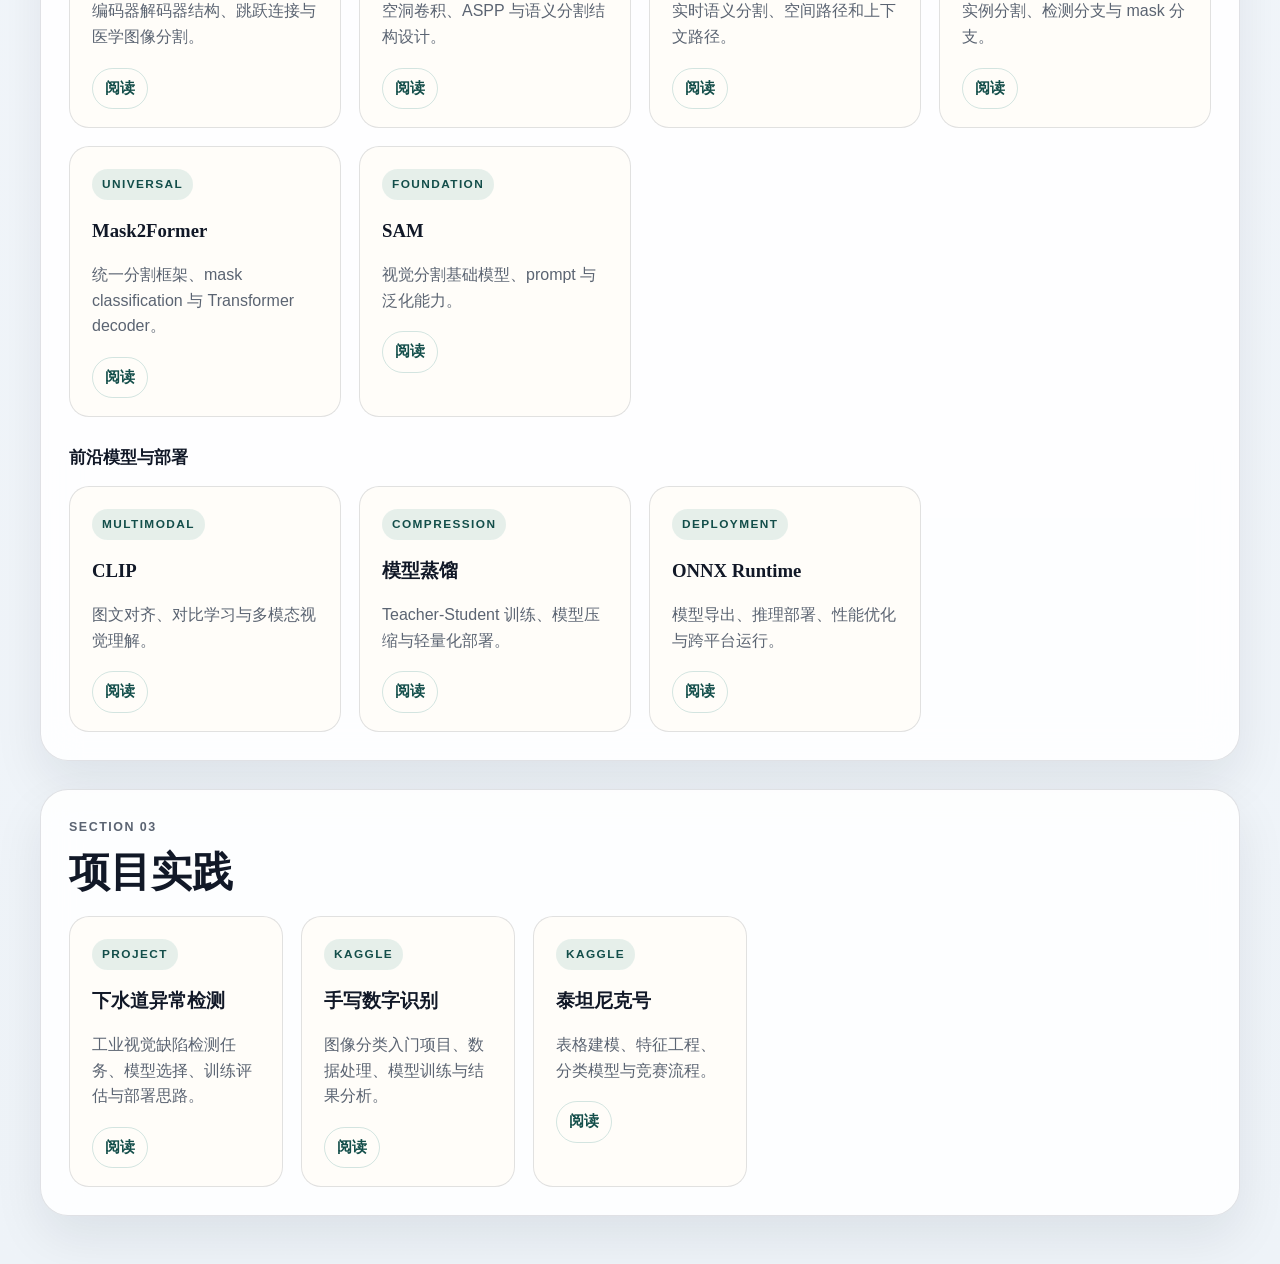
==== commit 0cbf64b9: "update" ====
--- a/assets/个人博客/index.html
+++ b/assets/个人博客/index.html
@@ -3,241 +3,11 @@
 <head>
   <meta charset="UTF-8">
   <meta name="viewport" content="width=device-width, initial-scale=1.0">
-  <title>个人博客 | 算法与计算机视觉</title>
-  <link rel="stylesheet" href="./styles.css">
+  <title>个人博客</title>
+  <meta http-equiv="refresh" content="0; url=../../index.html">
+  <link rel="canonical" href="../../index.html">
 </head>
 <body>
-  <div class="page-shell">
-    <header class="hero">
-      <nav class="topbar">
-        <div class="brand">
-          <span class="brand-mark">A / CV</span>
-          <span class="brand-text">个人博客</span>
-        </div>
-        <div class="topbar-links">
-          <a href="#algorithm">算法设计</a>
-          <a href="#vision">计算机视觉</a>
-          <a href="#project">项目总结</a>
-        </div>
-      </nav>
-
-      <div class="hero-grid">
-        <section class="hero-copy">
-          <p class="eyebrow">Algorithm Design / Computer Vision / Projects</p>
-          <h1>把算法学习、视觉模型和项目经验整理成一个可展示的个人知识页面</h1>
-          <p class="hero-text">
-            这个页面用于展示我的算法设计方法总结、计算机视觉算法总结，以及项目实践沉淀。
-            现在页面内的笔记入口会优先进入统一的阅读页，而不是直接打开原始 Markdown 文本。
-          </p>
-          <div class="hero-actions">
-            <a class="button button-primary" href="#sections">开始浏览</a>
-            <a class="button button-secondary" href="../../note-viewer.html?file=assets/%E4%B8%AA%E4%BA%BA%E5%8D%9A%E5%AE%A2/index.md&title=%E5%8D%9A%E5%AE%A2%E8%AF%B4%E6%98%8E">阅读博客说明</a>
-          </div>
-        </section>
-
-        <aside class="hero-panel">
-          <div class="panel-card">
-            <p class="panel-label">内容结构</p>
-            <ul class="stat-list">
-              <li><strong>3</strong><span>大主题</span></li>
-              <li><strong>15</strong><span>细分模块</span></li>
-              <li><strong>20+</strong><span>现有笔记入口</span></li>
-            </ul>
-          </div>
-          <div class="panel-card panel-card-accent">
-            <p class="panel-label">展示方式</p>
-            <p class="panel-text">在线阅读走统一文章页，PDF 资料保留下载按钮，整体更适合面试官直接浏览。</p>
-          </div>
-        </aside>
-      </div>
-    </header>
-
-    <main id="sections">
-      <section class="overview">
-        <div class="section-heading">
-          <p class="section-kicker">Overview</p>
-          <h2>三大板块</h2>
-        </div>
-        <div class="overview-grid">
-          <a class="overview-card" href="#algorithm">
-            <span class="overview-index">01</span>
-            <h3>算法设计方法总结</h3>
-            <p>聚焦题型归纳、状态设计、搜索策略与数据结构基础。</p>
-          </a>
-          <a class="overview-card" href="#vision">
-            <span class="overview-index">02</span>
-            <h3>计算机视觉算法总结</h3>
-            <p>覆盖基础网络、骨干模型、目标检测、图像分割与部署。</p>
-          </a>
-          <a class="overview-card" href="#project">
-            <span class="overview-index">03</span>
-            <h3>项目总结</h3>
-            <p>整理真实项目、竞赛练习与训练到部署的完整流程。</p>
-          </a>
-        </div>
-      </section>
-
-      <section id="algorithm" class="content-section">
-        <div class="section-heading">
-          <p class="section-kicker">Section 01</p>
-          <h2>算法设计方法总结</h2>
-          <p>强调方法抽象与题型迁移，把零散题解逐步沉淀成体系化能力。</p>
-        </div>
-        <div class="card-grid">
-          <article class="content-card">
-            <span class="tag">核心模块</span>
-            <h3>动态规划</h3>
-            <p>整理状态定义、转移方程、初始化、空间优化和典型题型。</p>
-            <div class="card-links">
-              <a href="../../note-viewer.html?file=%E5%8A%A8%E6%80%81%E8%A7%84%E5%88%92.md&title=%E5%8A%A8%E6%80%81%E8%A7%84%E5%88%92&pdf=%E5%8A%A8%E6%80%81%E8%A7%84%E5%88%92.pdf">在线阅读</a>
-              <a href="../../动态规划.pdf" download>下载 PDF</a>
-            </div>
-          </article>
-          <article class="content-card">
-            <span class="tag">搜索策略</span>
-            <h3>搜索与回溯</h3>
-            <p>覆盖 DFS、BFS、组合枚举、剪枝技巧和状态空间搜索。</p>
-            <div class="card-links">
-              <a href="../../note-viewer.html?file=%E5%9B%9E%E6%BA%AF.md&title=%E5%9B%9E%E6%BA%AF">阅读回溯</a>
-              <a href="../../note-viewer.html?file=%E5%9B%BE%E8%AE%BA%EF%BC%88%E6%90%9C%E7%B4%A2%EF%BC%89.md&title=%E5%9B%BE%E8%AE%BA%E6%90%9C%E7%B4%A2">阅读图搜索</a>
-            </div>
-          </article>
-          <article class="content-card">
-            <span class="tag">基础思维</span>
-            <h3>分治与枚举</h3>
-            <p>从直接做法到优化策略，提炼递归拆分与分类讨论思路。</p>
-            <div class="card-links">
-              <a href="../../note-viewer.html?file=%E5%88%86%E6%B2%BB.md&title=%E5%88%86%E6%B2%BB">阅读分治</a>
-              <a href="../../note-viewer.html?file=%E6%9E%9A%E4%B8%BE.md&title=%E6%9E%9A%E4%B8%BE">阅读枚举</a>
-            </div>
-          </article>
-          <article class="content-card">
-            <span class="tag">结构专题</span>
-            <h3>图论与树结构</h3>
-            <p>围绕二叉树、层序遍历、路径问题和图建模能力展开。</p>
-            <div class="card-links">
-              <a href="../../note-viewer.html?file=%E4%BA%8C%E5%8F%89%E6%A0%91.md&title=%E4%BA%8C%E5%8F%89%E6%A0%91">阅读二叉树</a>
-              <a href="../../note-viewer.html?file=%E5%9B%BE%E8%AE%BA%EF%BC%88%E6%90%9C%E7%B4%A2%EF%BC%89.md&title=%E5%9B%BE%E8%AE%BA%E6%90%9C%E7%B4%A2">阅读图论</a>
-            </div>
-          </article>
-          <article class="content-card">
-            <span class="tag">入门基础</span>
-            <h3>基础数据结构</h3>
-            <p>以链表为起点，逐步扩展到栈、队列、哈希与堆的常见场景。</p>
-            <div class="card-links">
-              <a href="../../note-viewer.html?file=%E9%93%BE%E8%A1%A8.md&title=%E9%93%BE%E8%A1%A8&pdf=%E9%93%BE%E8%A1%A8.pdf">在线阅读</a>
-              <a href="../../链表.pdf" download>下载 PDF</a>
-            </div>
-          </article>
-        </div>
-      </section>
-
-      <section id="vision" class="content-section">
-        <div class="section-heading">
-          <p class="section-kicker">Section 02</p>
-          <h2>计算机视觉算法总结</h2>
-          <p>从深度学习基础到工程部署，构建完整的计算机视觉知识地图。</p>
-        </div>
-        <div class="card-grid">
-          <article class="content-card">
-            <span class="tag">基础能力</span>
-            <h3>深度学习基础</h3>
-            <p>包括卷积神经网络、Transformer、OpenCV 以及分类和分割训练实践。</p>
-            <div class="card-links">
-              <a href="../../note-viewer.html?file=assets/%E4%B8%8B%E6%B0%B4%E9%81%93%E5%BC%82%E5%B8%B8%E6%A3%80%E6%B5%8B%E7%AC%94%E8%AE%B0/%E8%AE%A1%E7%AE%97%E6%9C%BA%E8%A7%86%E8%A7%89/%E6%B7%B1%E5%BA%A6%E5%AD%A6%E4%B9%A0%E5%9F%BA%E7%A1%80/%E5%8D%B7%E7%A7%AF%E7%A5%9E%E7%BB%8F%E7%BD%91%E7%BB%9C.md&title=CNN">阅读 CNN</a>
-              <a href="../../note-viewer.html?file=assets/%E4%B8%8B%E6%B0%B4%E9%81%93%E5%BC%82%E5%B8%B8%E6%A3%80%E6%B5%8B%E7%AC%94%E8%AE%B0/%E8%AE%A1%E7%AE%97%E6%9C%BA%E8%A7%86%E8%A7%89/%E6%B7%B1%E5%BA%A6%E5%AD%A6%E4%B9%A0%E5%9F%BA%E7%A1%80/Transformer.md&title=Transformer">阅读 Transformer</a>
-            </div>
-          </article>
-          <article class="content-card">
-            <span class="tag">主干模型</span>
-            <h3>骨干网络</h3>
-            <p>对比 ResNet、ConvNeXt、ViT 与 Swin Transformer 的建模特点。</p>
-            <div class="card-links">
-              <a href="../../note-viewer.html?file=assets/%E4%B8%8B%E6%B0%B4%E9%81%93%E5%BC%82%E5%B8%B8%E6%A3%80%E6%B5%8B%E7%AC%94%E8%AE%B0/%E8%AE%A1%E7%AE%97%E6%9C%BA%E8%A7%86%E8%A7%89/%E9%AA%A8%E5%B9%B2%E7%BD%91%E7%BB%9C/ResNet.md&title=ResNet">阅读 ResNet</a>
-              <a href="../../note-viewer.html?file=assets/%E4%B8%8B%E6%B0%B4%E9%81%93%E5%BC%82%E5%B8%B8%E6%A3%80%E6%B5%8B%E7%AC%94%E8%AE%B0/%E8%AE%A1%E7%AE%97%E6%9C%BA%E8%A7%86%E8%A7%89/%E9%AA%A8%E5%B9%B2%E7%BD%91%E7%BB%9C/SwinTransformer.md&title=Swin%20Transformer">阅读 Swin</a>
-            </div>
-          </article>
-          <article class="content-card">
-            <span class="tag">主流任务</span>
-            <h3>目标检测</h3>
-            <p>整理 Faster R-CNN、DETR、RT-DETR 与 YOLO 的方法脉络与应用差异。</p>
-            <div class="card-links">
-              <a href="../../note-viewer.html?file=assets/%E4%B8%8B%E6%B0%B4%E9%81%93%E5%BC%82%E5%B8%B8%E6%A3%80%E6%B5%8B%E7%AC%94%E8%AE%B0/%E8%AE%A1%E7%AE%97%E6%9C%BA%E8%A7%86%E8%A7%89/%E7%9B%AE%E6%A0%87%E6%A3%80%E6%B5%8B/FasterR-CNN.md&title=Faster%20R-CNN">阅读 Faster R-CNN</a>
-              <a href="../../note-viewer.html?file=assets/%E4%B8%8B%E6%B0%B4%E9%81%93%E5%BC%82%E5%B8%B8%E6%A3%80%E6%B5%8B%E7%AC%94%E8%AE%B0/%E8%AE%A1%E7%AE%97%E6%9C%BA%E8%A7%86%E8%A7%89/%E7%9B%AE%E6%A0%87%E6%A3%80%E6%B5%8B/Yolo.md&title=YOLO">阅读 YOLO</a>
-            </div>
-          </article>
-          <article class="content-card">
-            <span class="tag">精细理解</span>
-            <h3>图像分割</h3>
-            <p>覆盖 U-Net、DeepLab、Mask2Former、SAM 等分割模型与任务划分。</p>
-            <div class="card-links">
-              <a href="../../note-viewer.html?file=assets/%E4%B8%8B%E6%B0%B4%E9%81%93%E5%BC%82%E5%B8%B8%E6%A3%80%E6%B5%8B%E7%AC%94%E8%AE%B0/%E8%AE%A1%E7%AE%97%E6%9C%BA%E8%A7%86%E8%A7%89/%E5%9B%BE%E5%83%8F%E5%88%86%E5%89%B2/UNet.md&title=U-Net">阅读 U-Net</a>
-              <a href="../../note-viewer.html?file=assets/%E4%B8%8B%E6%B0%B4%E9%81%93%E5%BC%82%E5%B8%B8%E6%A3%80%E6%B5%8B%E7%AC%94%E8%AE%B0/%E8%AE%A1%E7%AE%97%E6%9C%BA%E8%A7%86%E8%A7%89/%E5%9B%BE%E5%83%8F%E5%88%86%E5%89%B2/SAM.md&title=SAM">阅读 SAM</a>
-            </div>
-          </article>
-          <article class="content-card">
-            <span class="tag">前沿与落地</span>
-            <h3>前沿模型与部署</h3>
-            <p>聚焦 CLIP、知识蒸馏和 ONNX Runtime，连接研究方法与部署实践。</p>
-            <div class="card-links">
-              <a href="../../note-viewer.html?file=assets/%E4%B8%8B%E6%B0%B4%E9%81%93%E5%BC%82%E5%B8%B8%E6%A3%80%E6%B5%8B%E7%AC%94%E8%AE%B0/%E8%AE%A1%E7%AE%97%E6%9C%BA%E8%A7%86%E8%A7%89/%E5%89%8D%E6%B2%BF%E6%A8%A1%E5%9E%8B/Clip.md&title=CLIP">阅读 CLIP</a>
-              <a href="../../note-viewer.html?file=assets/%E4%B8%8B%E6%B0%B4%E9%81%93%E5%BC%82%E5%B8%B8%E6%A3%80%E6%B5%8B%E7%AC%94%E8%AE%B0/%E8%AE%A1%E7%AE%97%E6%9C%BA%E8%A7%86%E8%A7%89/%E5%89%8D%E6%B2%BF%E6%A8%A1%E5%9E%8B/%E6%A8%A1%E5%9E%8B%E8%92%B8%E9%A6%8F.md&title=%E6%A8%A1%E5%9E%8B%E8%92%B8%E9%A6%8F">阅读模型蒸馏</a>
-            </div>
-          </article>
-        </div>
-      </section>
-
-      <section id="project" class="content-section">
-        <div class="section-heading">
-          <p class="section-kicker">Section 03</p>
-          <h2>项目总结</h2>
-          <p>强调从业务问题抽象、模型选择、训练评估到部署优化的完整闭环。</p>
-        </div>
-        <div class="card-grid">
-          <article class="content-card">
-            <span class="tag">核心案例</span>
-            <h3>下水道异常检测</h3>
-            <p>围绕缺陷检测场景，沉淀任务定义、模型选择和工程部署思路。</p>
-            <div class="card-links">
-              <a href="../../note-viewer.html?file=assets/%E4%B8%8B%E6%B0%B4%E9%81%93%E5%BC%82%E5%B8%B8%E6%A3%80%E6%B5%8B%E7%AC%94%E8%AE%B0/%E4%B8%8B%E6%B0%B4%E9%81%93%E5%BC%82%E5%B8%B8%E6%A3%80%E6%B5%8B.md&title=%E4%B8%8B%E6%B0%B4%E9%81%93%E5%BC%82%E5%B8%B8%E6%A3%80%E6%B5%8B">在线阅读</a>
-            </div>
-          </article>
-          <article class="content-card">
-            <span class="tag">竞赛实践</span>
-            <h3>Kaggle 练习项目</h3>
-            <p>通过手写数字识别和泰坦尼克号项目巩固建模流程与结果分析能力。</p>
-            <div class="card-links">
-              <a href="../../note-viewer.html?file=assets/%E4%B8%8B%E6%B0%B4%E9%81%93%E5%BC%82%E5%B8%B8%E6%A3%80%E6%B5%8B%E7%AC%94%E8%AE%B0/%E8%AE%A1%E7%AE%97%E6%9C%BA%E8%A7%86%E8%A7%89/Kaggle/%E6%89%8B%E5%86%99%E6%95%B0%E5%AD%97%E8%AF%86%E5%88%AB.md&title=%E6%89%8B%E5%86%99%E6%95%B0%E5%AD%97%E8%AF%86%E5%88%AB">阅读手写数字</a>
-              <a href="../../note-viewer.html?file=assets/%E4%B8%8B%E6%B0%B4%E9%81%93%E5%BC%82%E5%B8%B8%E6%A3%80%E6%B5%8B%E7%AC%94%E8%AE%B0/%E8%AE%A1%E7%AE%97%E6%9C%BA%E8%A7%86%E8%A7%89/Kaggle/%E6%B3%B0%E5%9D%A6%E5%B0%BC%E5%85%8B%E5%8F%B7.md&title=%E6%B3%B0%E5%9D%A6%E5%B0%BC%E5%85%8B%E5%8F%B7">阅读泰坦尼克号</a>
-            </div>
-          </article>
-          <article class="content-card">
-            <span class="tag">工程流程</span>
-            <h3>训练流程与实验管理</h3>
-            <p>整理数据划分、增强、损失设计、指标记录和实验对比的方法。</p>
-            <div class="card-links">
-              <a href="../../note-viewer.html?file=assets/%E4%B8%AA%E4%BA%BA%E5%8D%9A%E5%AE%A2/%E9%A1%B9%E7%9B%AE%E6%80%BB%E7%BB%93.md&title=%E9%A1%B9%E7%9B%AE%E6%80%BB%E7%BB%93">阅读规划</a>
-            </div>
-          </article>
-          <article class="content-card">
-            <span class="tag">部署能力</span>
-            <h3>模型部署与推理优化</h3>
-            <p>把 PyTorch 模型导出到 ONNX，并关注延迟、体积与精度平衡。</p>
-            <div class="card-links">
-              <a href="../../note-viewer.html?file=assets/%E4%B8%8B%E6%B0%B4%E9%81%93%E5%BC%82%E5%B8%B8%E6%A3%80%E6%B5%8B%E7%AC%94%E8%AE%B0/%E8%AE%A1%E7%AE%97%E6%9C%BA%E8%A7%86%E8%A7%89/%E6%A8%A1%E5%9E%8B%E9%83%A8%E7%BD%B2/ONNX%20_ONNX%20Runtime.md&title=ONNX%20Runtime">阅读部署笔记</a>
-            </div>
-          </article>
-          <article class="content-card">
-            <span class="tag">经验沉淀</span>
-            <h3>项目复盘与方法迁移</h3>
-            <p>总结项目中的踩坑经验、迁移思路以及后续可优化方向。</p>
-            <div class="card-links">
-              <a href="../../note-viewer.html?file=assets/%E4%B8%AA%E4%BA%BA%E5%8D%9A%E5%AE%A2/%E9%A1%B9%E7%9B%AE%E6%80%BB%E7%BB%93.md&title=%E9%A1%B9%E7%9B%AE%E5%A4%8D%E7%9B%98%E4%B8%8E%E6%96%B9%E6%B3%95%E8%BF%81%E7%A7%BB">阅读复盘</a>
-            </div>
-          </article>
-        </div>
-      </section>
-    </main>
-  </div>
+  <p><a href="../../index.html">进入个人博客</a></p>
 </body>
 </html>
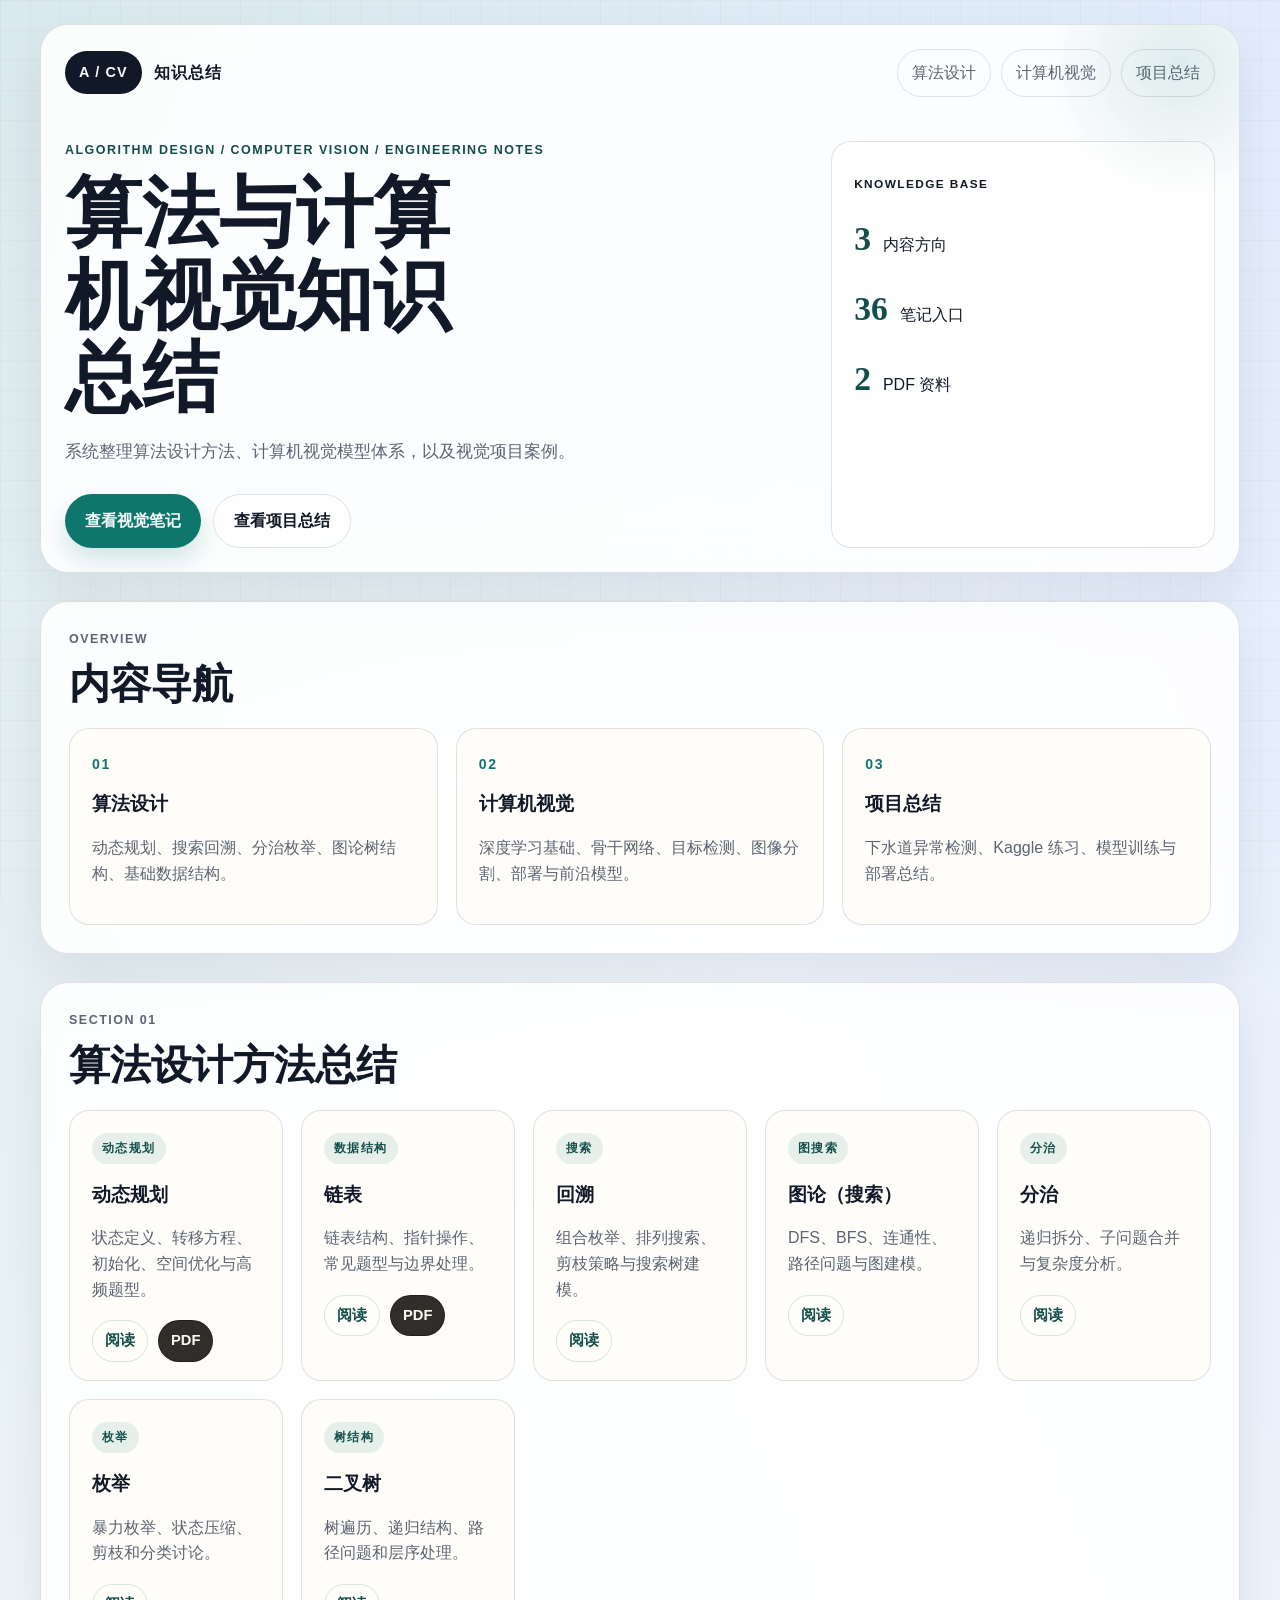
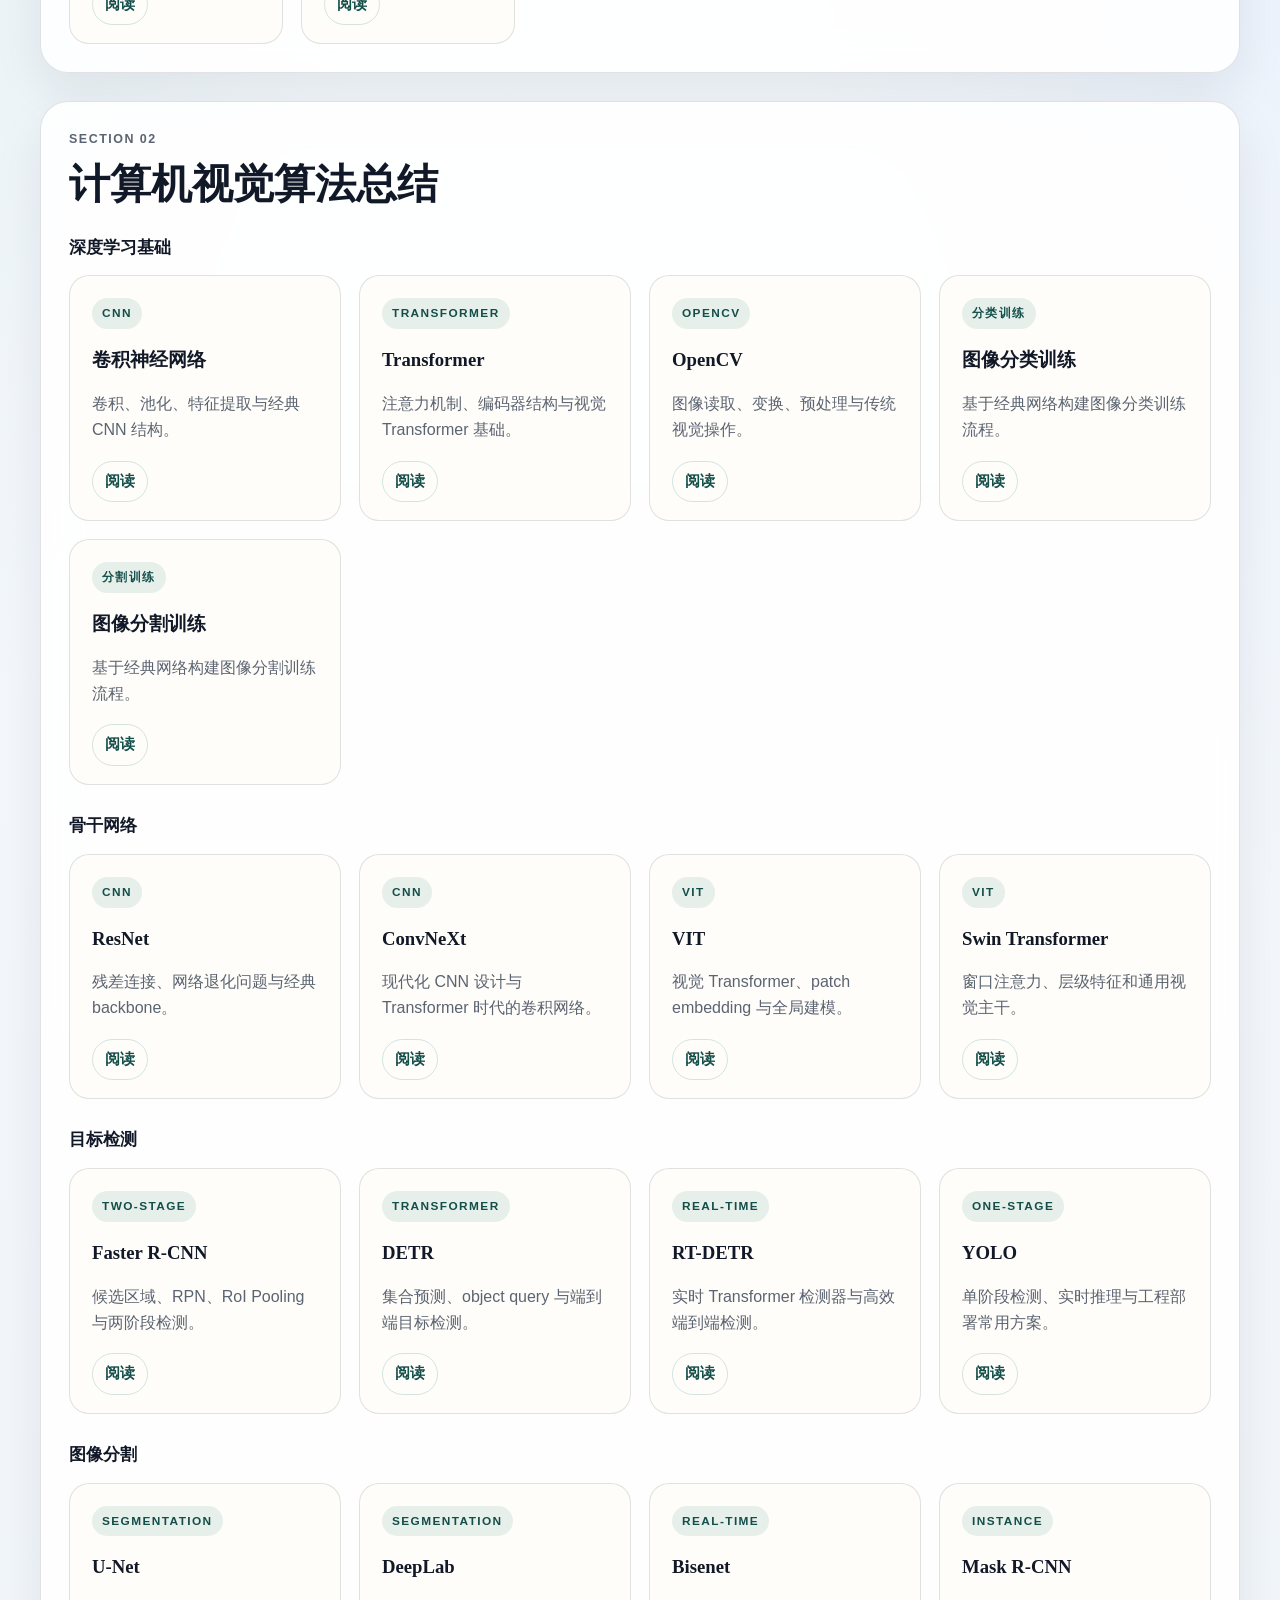
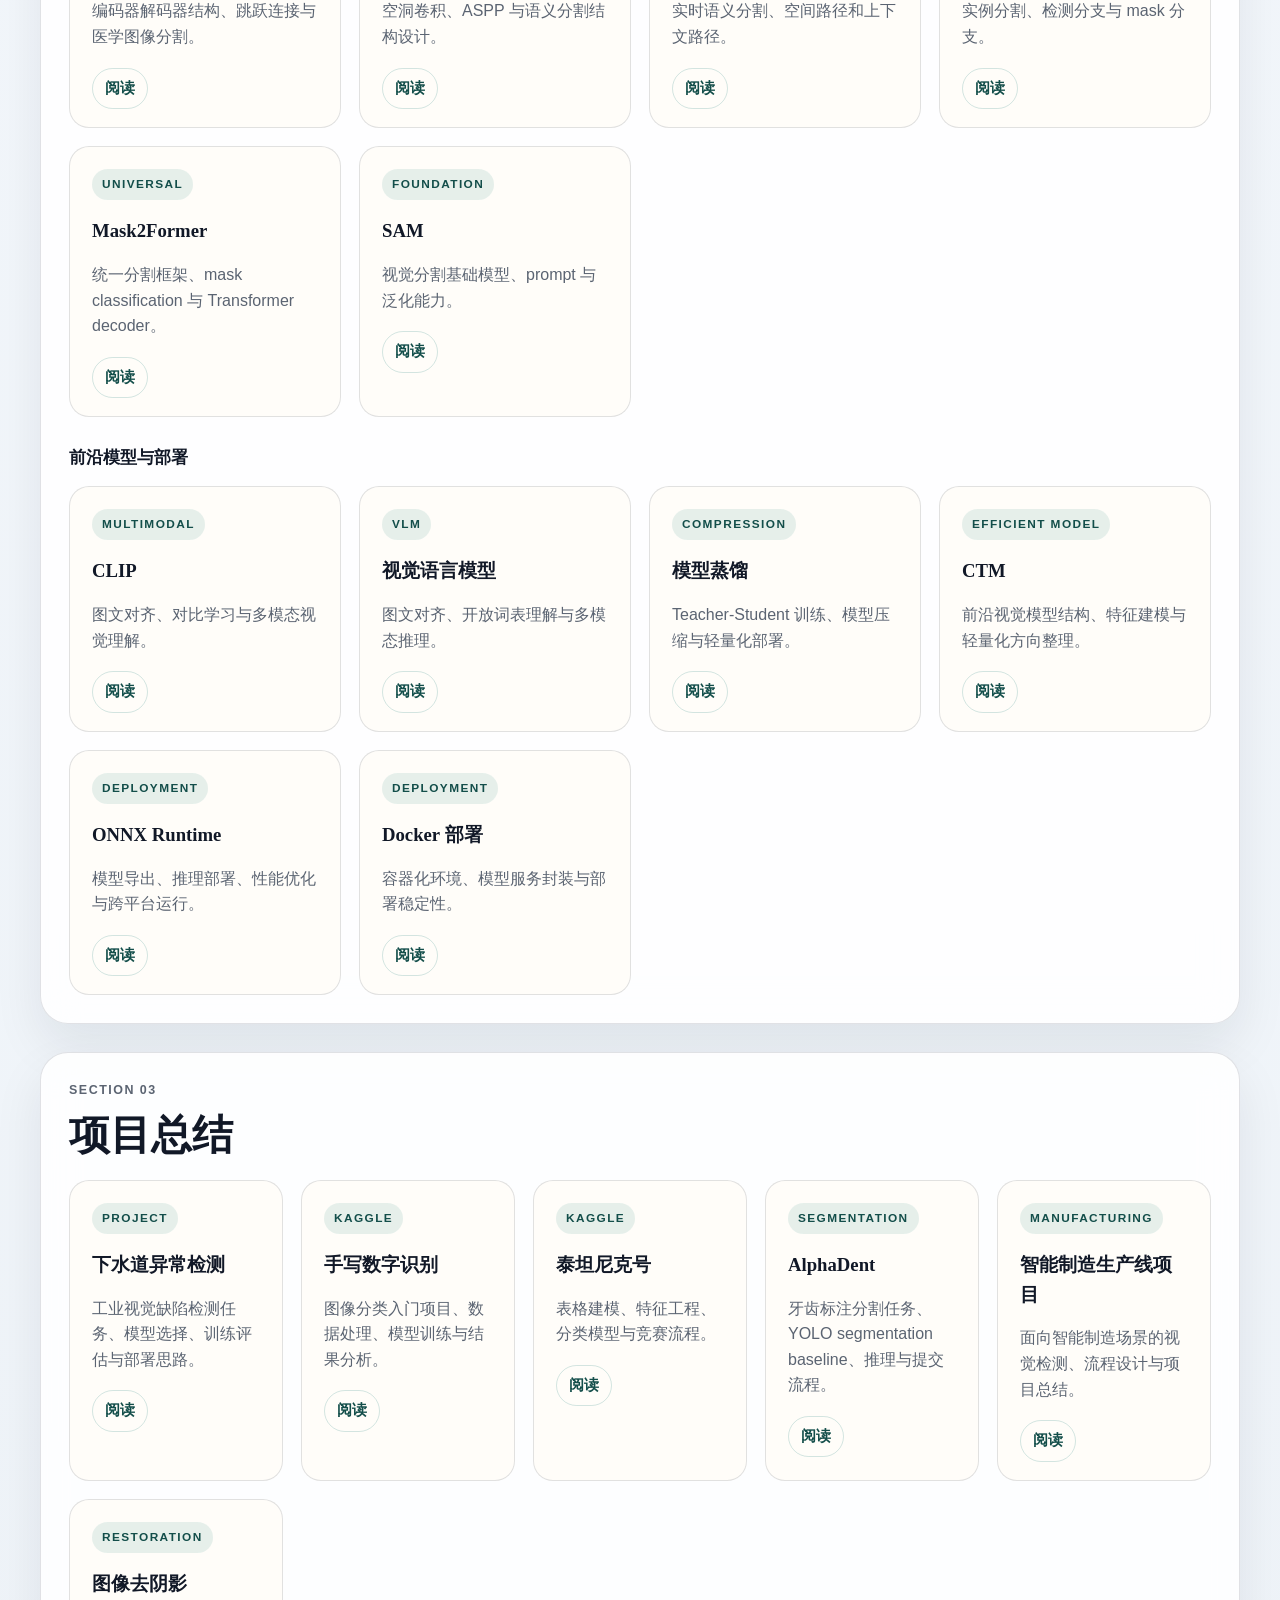
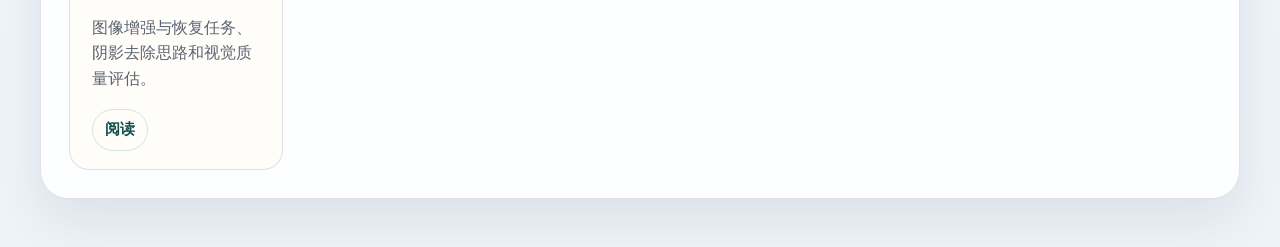
==== commit 3c070dc2: "update" ====
--- a/assets/个人博客/index.html
+++ b/assets/个人博客/index.html
@@ -3,11 +3,11 @@
 <head>
   <meta charset="UTF-8">
   <meta name="viewport" content="width=device-width, initial-scale=1.0">
-  <title>个人博客</title>
+  <title>知识总结</title>
   <meta http-equiv="refresh" content="0; url=../../index.html">
   <link rel="canonical" href="../../index.html">
 </head>
 <body>
-  <p><a href="../../index.html">进入个人博客</a></p>
+  <p><a href="../../index.html">进入知识总结</a></p>
 </body>
 </html>
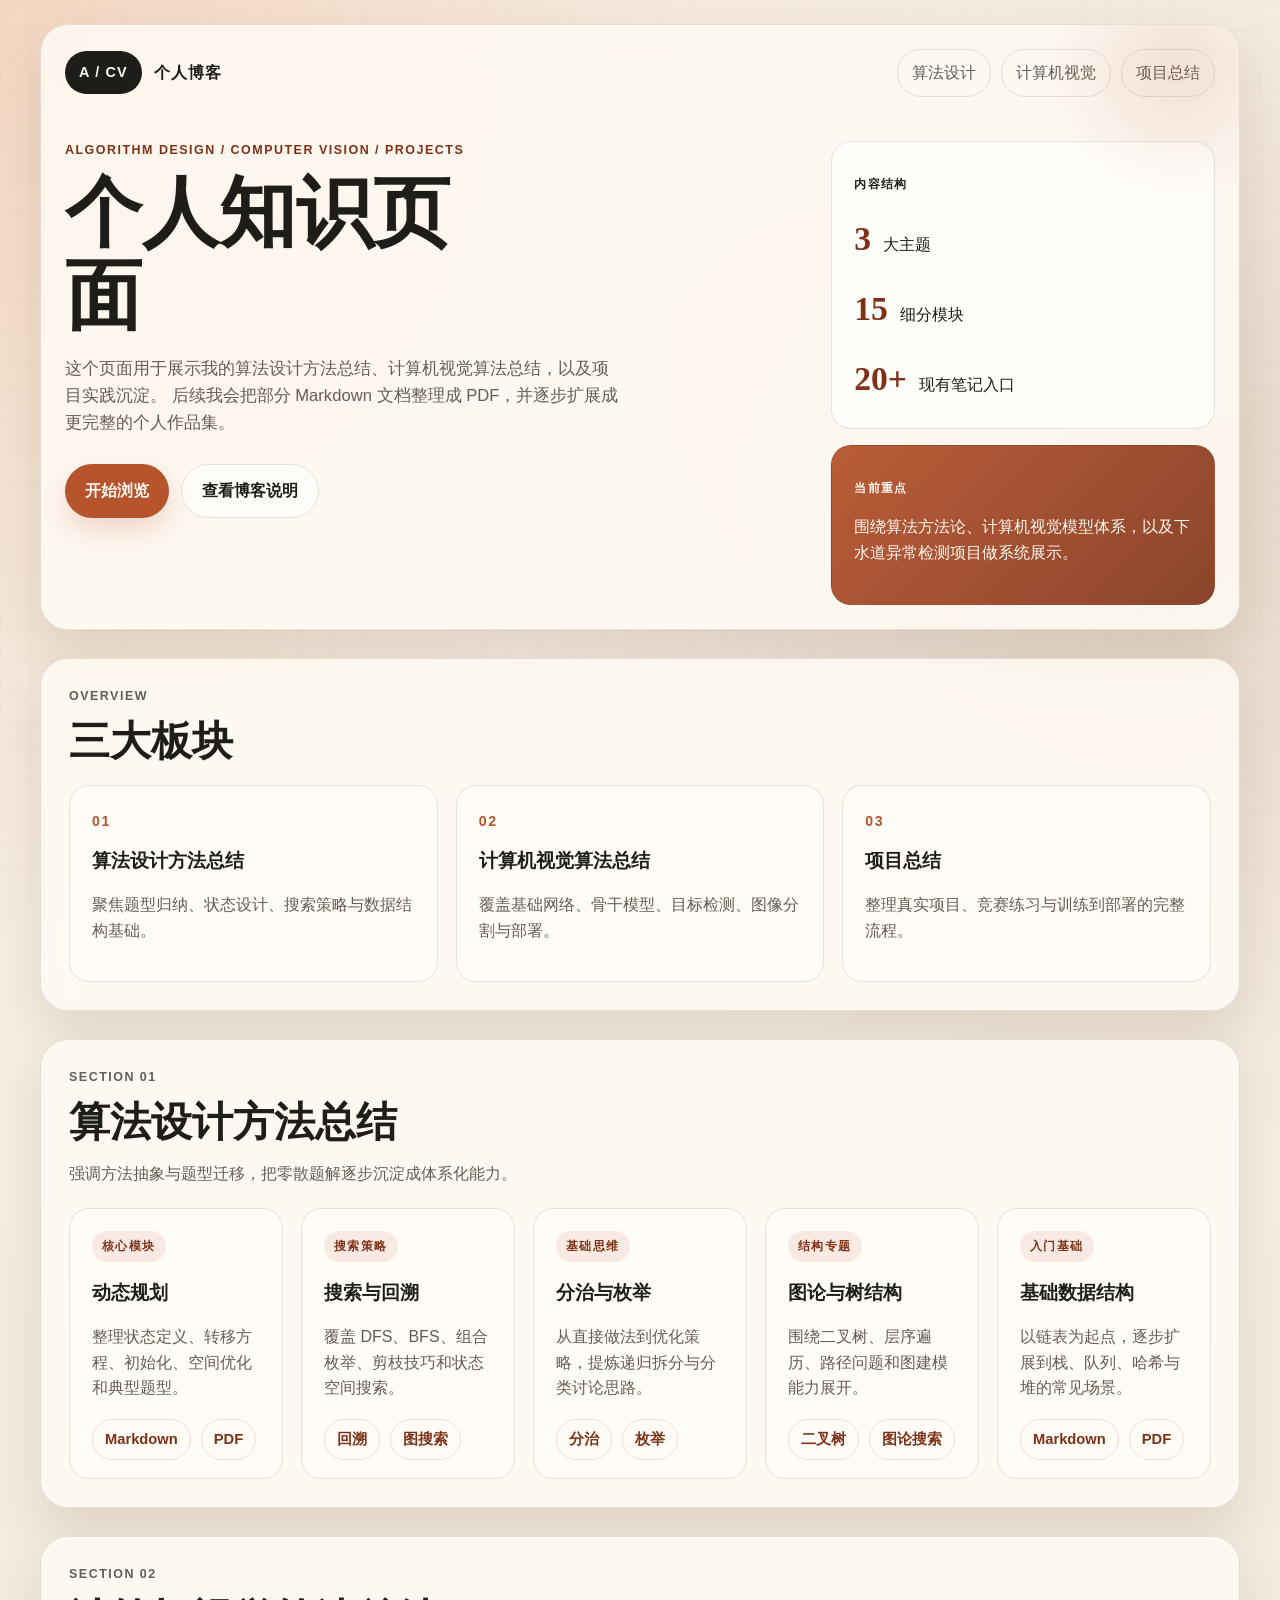
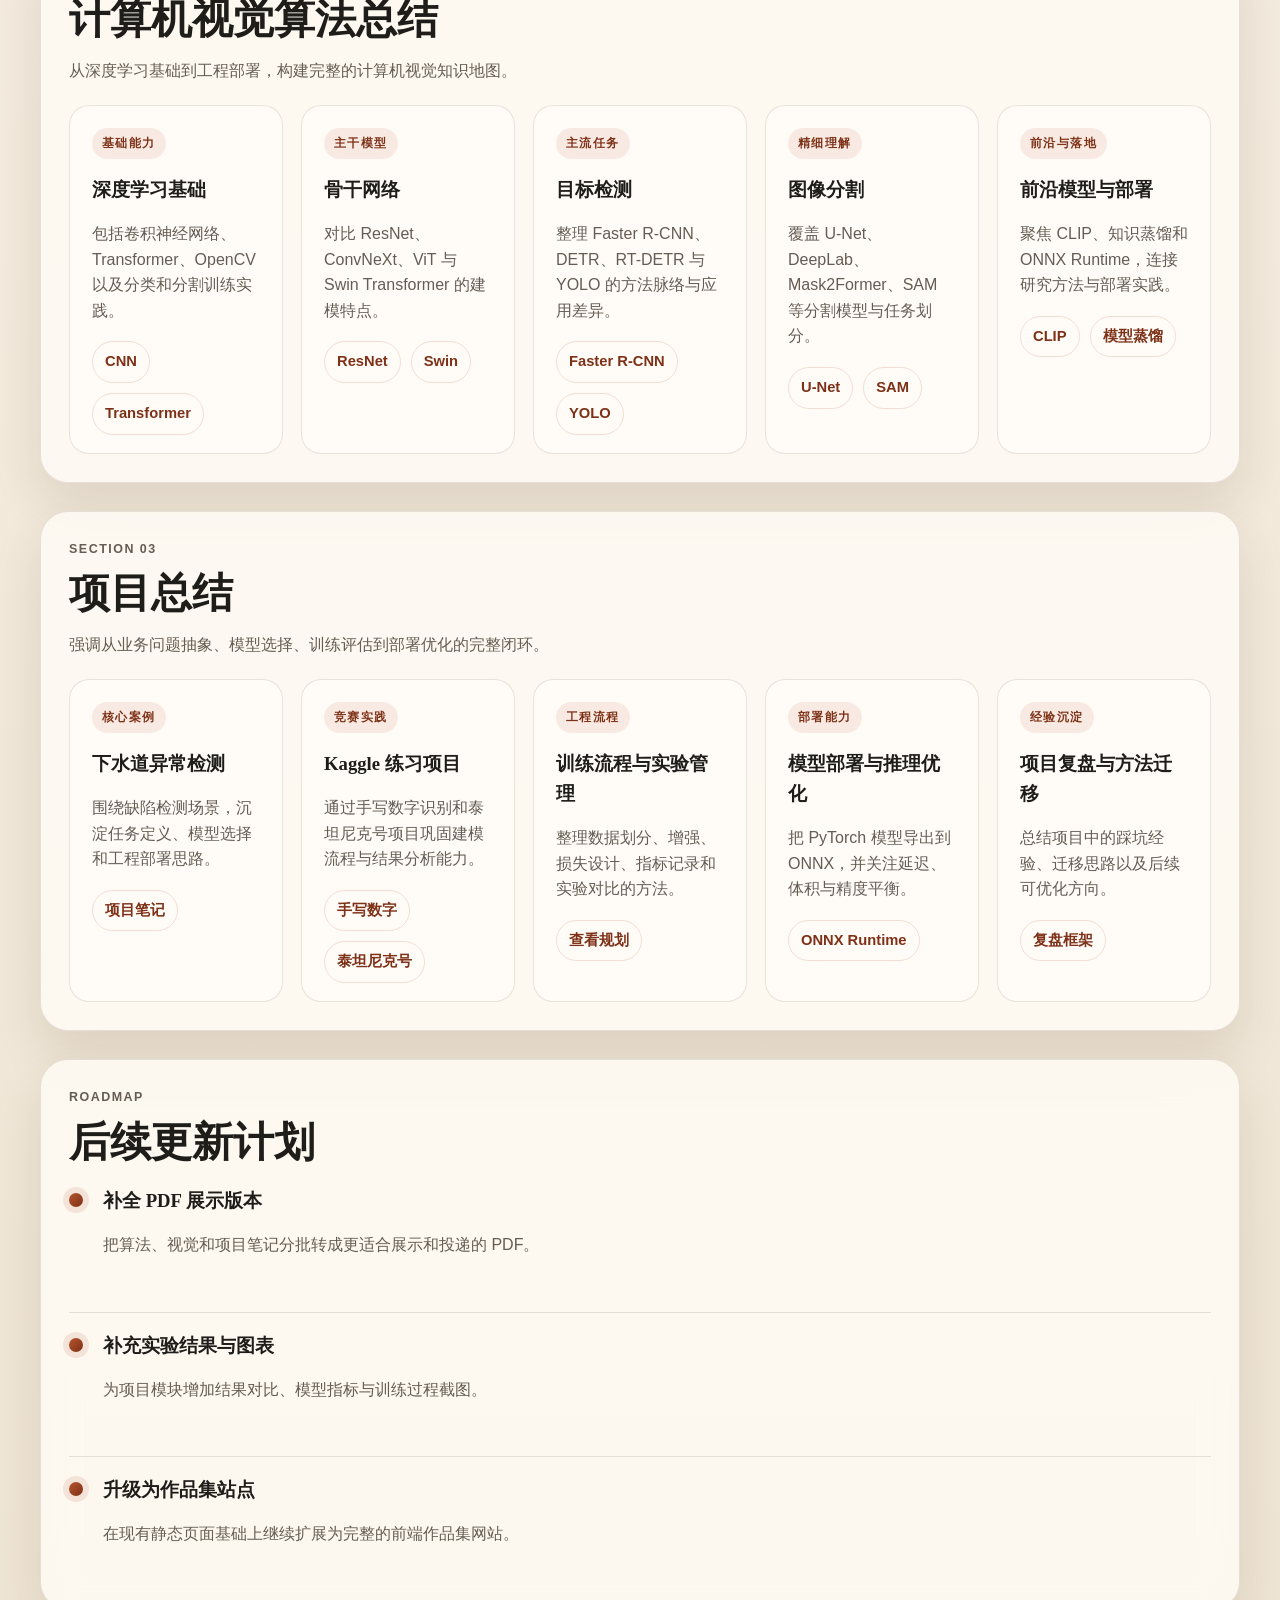
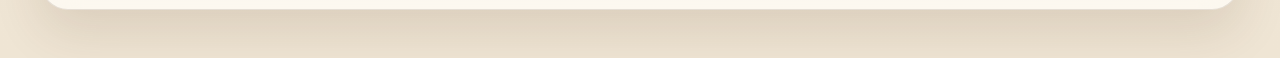
==== commit ead212c4: "update" ====
--- a/assets/个人博客/index.html
+++ b/assets/个人博客/index.html
@@ -3,11 +3,271 @@
 <head>
   <meta charset="UTF-8">
   <meta name="viewport" content="width=device-width, initial-scale=1.0">
-  <title>知识总结</title>
-  <meta http-equiv="refresh" content="0; url=../../index.html">
-  <link rel="canonical" href="../../index.html">
+  <title>个人博客 | 算法与计算机视觉</title>
+  <link rel="stylesheet" href="./styles.css">
 </head>
 <body>
-  <p><a href="../../index.html">进入知识总结</a></p>
+  <div class="page-shell">
+    <header class="hero">
+      <nav class="topbar">
+        <div class="brand">
+          <span class="brand-mark">A / CV</span>
+          <span class="brand-text">个人博客</span>
+        </div>
+        <div class="topbar-links">
+          <a href="#algorithm">算法设计</a>
+          <a href="#vision">计算机视觉</a>
+          <a href="#project">项目总结</a>
+        </div>
+      </nav>
+
+      <div class="hero-grid">
+        <section class="hero-copy">
+          <p class="eyebrow">Algorithm Design / Computer Vision / Projects</p>
+          <h1>个人知识页面</h1>
+          <p class="hero-text">
+            这个页面用于展示我的算法设计方法总结、计算机视觉算法总结，以及项目实践沉淀。
+            后续我会把部分 Markdown 文档整理成 PDF，并逐步扩展成更完整的个人作品集。
+          </p>
+          <div class="hero-actions">
+            <a class="button button-primary" href="#sections">开始浏览</a>
+            <a class="button button-secondary" href="./index.md">查看博客说明</a>
+          </div>
+        </section>
+
+        <aside class="hero-panel">
+          <div class="panel-card">
+            <p class="panel-label">内容结构</p>
+            <ul class="stat-list">
+              <li><strong>3</strong><span>大主题</span></li>
+              <li><strong>15</strong><span>细分模块</span></li>
+              <li><strong>20+</strong><span>现有笔记入口</span></li>
+            </ul>
+          </div>
+          <div class="panel-card panel-card-accent">
+            <p class="panel-label">当前重点</p>
+            <p class="panel-text">围绕算法方法论、计算机视觉模型体系，以及下水道异常检测项目做系统展示。</p>
+          </div>
+        </aside>
+      </div>
+    </header>
+
+    <main id="sections">
+      <section class="overview">
+        <div class="section-heading">
+          <p class="section-kicker">Overview</p>
+          <h2>三大板块</h2>
+        </div>
+        <div class="overview-grid">
+          <a class="overview-card" href="#algorithm">
+            <span class="overview-index">01</span>
+            <h3>算法设计方法总结</h3>
+            <p>聚焦题型归纳、状态设计、搜索策略与数据结构基础。</p>
+          </a>
+          <a class="overview-card" href="#vision">
+            <span class="overview-index">02</span>
+            <h3>计算机视觉算法总结</h3>
+            <p>覆盖基础网络、骨干模型、目标检测、图像分割与部署。</p>
+          </a>
+          <a class="overview-card" href="#project">
+            <span class="overview-index">03</span>
+            <h3>项目总结</h3>
+            <p>整理真实项目、竞赛练习与训练到部署的完整流程。</p>
+          </a>
+        </div>
+      </section>
+
+      <section id="algorithm" class="content-section">
+        <div class="section-heading">
+          <p class="section-kicker">Section 01</p>
+          <h2>算法设计方法总结</h2>
+          <p>强调方法抽象与题型迁移，把零散题解逐步沉淀成体系化能力。</p>
+        </div>
+        <div class="card-grid">
+          <article class="content-card">
+            <span class="tag">核心模块</span>
+            <h3>动态规划</h3>
+            <p>整理状态定义、转移方程、初始化、空间优化和典型题型。</p>
+            <div class="card-links">
+              <a href="../../动态规划.md">Markdown</a>
+              <a href="../../动态规划.pdf">PDF</a>
+            </div>
+          </article>
+          <article class="content-card">
+            <span class="tag">搜索策略</span>
+            <h3>搜索与回溯</h3>
+            <p>覆盖 DFS、BFS、组合枚举、剪枝技巧和状态空间搜索。</p>
+            <div class="card-links">
+              <a href="../../回溯.md">回溯</a>
+              <a href="../../图论（搜索）.md">图搜索</a>
+            </div>
+          </article>
+          <article class="content-card">
+            <span class="tag">基础思维</span>
+            <h3>分治与枚举</h3>
+            <p>从直接做法到优化策略，提炼递归拆分与分类讨论思路。</p>
+            <div class="card-links">
+              <a href="../../分治.md">分治</a>
+              <a href="../../枚举.md">枚举</a>
+            </div>
+          </article>
+          <article class="content-card">
+            <span class="tag">结构专题</span>
+            <h3>图论与树结构</h3>
+            <p>围绕二叉树、层序遍历、路径问题和图建模能力展开。</p>
+            <div class="card-links">
+              <a href="../../二叉树.md">二叉树</a>
+              <a href="../../图论（搜索）.md">图论搜索</a>
+            </div>
+          </article>
+          <article class="content-card">
+            <span class="tag">入门基础</span>
+            <h3>基础数据结构</h3>
+            <p>以链表为起点，逐步扩展到栈、队列、哈希与堆的常见场景。</p>
+            <div class="card-links">
+              <a href="../../链表.md">Markdown</a>
+              <a href="../../链表.pdf">PDF</a>
+            </div>
+          </article>
+        </div>
+      </section>
+
+      <section id="vision" class="content-section">
+        <div class="section-heading">
+          <p class="section-kicker">Section 02</p>
+          <h2>计算机视觉算法总结</h2>
+          <p>从深度学习基础到工程部署，构建完整的计算机视觉知识地图。</p>
+        </div>
+        <div class="card-grid">
+          <article class="content-card">
+            <span class="tag">基础能力</span>
+            <h3>深度学习基础</h3>
+            <p>包括卷积神经网络、Transformer、OpenCV 以及分类和分割训练实践。</p>
+            <div class="card-links">
+              <a href="../下水道异常检测笔记/计算机视觉/深度学习基础/卷积神经网络.md">CNN</a>
+              <a href="../下水道异常检测笔记/计算机视觉/深度学习基础/Transformer.md">Transformer</a>
+            </div>
+          </article>
+          <article class="content-card">
+            <span class="tag">主干模型</span>
+            <h3>骨干网络</h3>
+            <p>对比 ResNet、ConvNeXt、ViT 与 Swin Transformer 的建模特点。</p>
+            <div class="card-links">
+              <a href="../下水道异常检测笔记/计算机视觉/骨干网络/ResNet.md">ResNet</a>
+              <a href="../下水道异常检测笔记/计算机视觉/骨干网络/SwinTransformer.md">Swin</a>
+            </div>
+          </article>
+          <article class="content-card">
+            <span class="tag">主流任务</span>
+            <h3>目标检测</h3>
+            <p>整理 Faster R-CNN、DETR、RT-DETR 与 YOLO 的方法脉络与应用差异。</p>
+            <div class="card-links">
+              <a href="../下水道异常检测笔记/计算机视觉/目标检测/FasterR-CNN.md">Faster R-CNN</a>
+              <a href="../下水道异常检测笔记/计算机视觉/目标检测/Yolo.md">YOLO</a>
+            </div>
+          </article>
+          <article class="content-card">
+            <span class="tag">精细理解</span>
+            <h3>图像分割</h3>
+            <p>覆盖 U-Net、DeepLab、Mask2Former、SAM 等分割模型与任务划分。</p>
+            <div class="card-links">
+              <a href="../下水道异常检测笔记/计算机视觉/图像分割/UNet.md">U-Net</a>
+              <a href="../下水道异常检测笔记/计算机视觉/图像分割/SAM.md">SAM</a>
+            </div>
+          </article>
+          <article class="content-card">
+            <span class="tag">前沿与落地</span>
+            <h3>前沿模型与部署</h3>
+            <p>聚焦 CLIP、知识蒸馏和 ONNX Runtime，连接研究方法与部署实践。</p>
+            <div class="card-links">
+              <a href="../下水道异常检测笔记/计算机视觉/前沿模型/Clip.md">CLIP</a>
+              <a href="../下水道异常检测笔记/计算机视觉/前沿模型/模型蒸馏.md">模型蒸馏</a>
+            </div>
+          </article>
+        </div>
+      </section>
+
+      <section id="project" class="content-section">
+        <div class="section-heading">
+          <p class="section-kicker">Section 03</p>
+          <h2>项目总结</h2>
+          <p>强调从业务问题抽象、模型选择、训练评估到部署优化的完整闭环。</p>
+        </div>
+        <div class="card-grid">
+          <article class="content-card">
+            <span class="tag">核心案例</span>
+            <h3>下水道异常检测</h3>
+            <p>围绕缺陷检测场景，沉淀任务定义、模型选择和工程部署思路。</p>
+            <div class="card-links">
+              <a href="../下水道异常检测笔记/下水道异常检测.md">项目笔记</a>
+            </div>
+          </article>
+          <article class="content-card">
+            <span class="tag">竞赛实践</span>
+            <h3>Kaggle 练习项目</h3>
+            <p>通过手写数字识别和泰坦尼克号项目巩固建模流程与结果分析能力。</p>
+            <div class="card-links">
+              <a href="../下水道异常检测笔记/计算机视觉/Kaggle/手写数字识别.md">手写数字</a>
+              <a href="../下水道异常检测笔记/计算机视觉/Kaggle/泰坦尼克号.md">泰坦尼克号</a>
+            </div>
+          </article>
+          <article class="content-card">
+            <span class="tag">工程流程</span>
+            <h3>训练流程与实验管理</h3>
+            <p>整理数据划分、增强、损失设计、指标记录和实验对比的方法。</p>
+            <div class="card-links">
+              <a href="./项目总结.md">查看规划</a>
+            </div>
+          </article>
+          <article class="content-card">
+            <span class="tag">部署能力</span>
+            <h3>模型部署与推理优化</h3>
+            <p>把 PyTorch 模型导出到 ONNX，并关注延迟、体积与精度平衡。</p>
+            <div class="card-links">
+              <a href="../下水道异常检测笔记/计算机视觉/模型部署/ONNX _ONNX Runtime.md">ONNX Runtime</a>
+            </div>
+          </article>
+          <article class="content-card">
+            <span class="tag">经验沉淀</span>
+            <h3>项目复盘与方法迁移</h3>
+            <p>总结项目中的踩坑经验、迁移思路以及后续可优化方向。</p>
+            <div class="card-links">
+              <a href="./项目总结.md">复盘框架</a>
+            </div>
+          </article>
+        </div>
+      </section>
+
+      <section class="timeline-section">
+        <div class="section-heading">
+          <p class="section-kicker">Roadmap</p>
+          <h2>后续更新计划</h2>
+        </div>
+        <div class="timeline">
+          <div class="timeline-item">
+            <span class="timeline-dot"></span>
+            <div>
+              <h3>补全 PDF 展示版本</h3>
+              <p>把算法、视觉和项目笔记分批转成更适合展示和投递的 PDF。</p>
+            </div>
+          </div>
+          <div class="timeline-item">
+            <span class="timeline-dot"></span>
+            <div>
+              <h3>补充实验结果与图表</h3>
+              <p>为项目模块增加结果对比、模型指标与训练过程截图。</p>
+            </div>
+          </div>
+          <div class="timeline-item">
+            <span class="timeline-dot"></span>
+            <div>
+              <h3>升级为作品集站点</h3>
+              <p>在现有静态页面基础上继续扩展为完整的前端作品集网站。</p>
+            </div>
+          </div>
+        </div>
+      </section>
+    </main>
+  </div>
 </body>
 </html>
--- a/assets/个人博客/styles.css
+++ b/assets/个人博客/styles.css
@@ -0,0 +1,465 @@
+:root {
+  --bg: #f5efe3;
+  --bg-soft: #fbf7f0;
+  --paper: rgba(255, 252, 246, 0.82);
+  --paper-strong: #fffdf9;
+  --ink: #1f1d1a;
+  --muted: #655d53;
+  --line: rgba(61, 45, 27, 0.12);
+  --accent: #b6542d;
+  --accent-deep: #7e3117;
+  --accent-soft: #f0c3a2;
+  --shadow: 0 22px 50px rgba(72, 45, 18, 0.12);
+  --radius-lg: 28px;
+  --radius-md: 20px;
+  --radius-sm: 14px;
+}
+
+* {
+  box-sizing: border-box;
+}
+
+html {
+  scroll-behavior: smooth;
+}
+
+body {
+  margin: 0;
+  color: var(--ink);
+  background:
+    radial-gradient(circle at top left, rgba(232, 165, 123, 0.35), transparent 28%),
+    radial-gradient(circle at 90% 15%, rgba(153, 92, 58, 0.18), transparent 22%),
+    linear-gradient(180deg, #f8f2e9 0%, #efe5d4 100%);
+  font-family: "Segoe UI", "PingFang SC", "Hiragino Sans GB", "Microsoft YaHei", sans-serif;
+  line-height: 1.6;
+}
+
+body::before {
+  position: fixed;
+  inset: 0;
+  background-image:
+    linear-gradient(rgba(120, 87, 56, 0.03) 1px, transparent 1px),
+    linear-gradient(90deg, rgba(120, 87, 56, 0.03) 1px, transparent 1px);
+  background-size: 30px 30px;
+  content: "";
+  pointer-events: none;
+}
+
+a {
+  color: inherit;
+  text-decoration: none;
+}
+
+.page-shell {
+  width: min(1200px, calc(100% - 40px));
+  margin: 24px auto 48px;
+}
+
+.hero,
+.content-section,
+.overview,
+.timeline-section {
+  position: relative;
+  overflow: hidden;
+  margin-bottom: 28px;
+  border: 1px solid var(--line);
+  border-radius: var(--radius-lg);
+  background: var(--paper);
+  backdrop-filter: blur(18px);
+  box-shadow: var(--shadow);
+}
+
+.hero {
+  padding: 24px;
+}
+
+.hero::after,
+.content-section::after {
+  position: absolute;
+  border-radius: 999px;
+  background: radial-gradient(circle, rgba(182, 84, 45, 0.14), transparent 68%);
+  content: "";
+  pointer-events: none;
+}
+
+.hero::after {
+  top: -100px;
+  right: -80px;
+  width: 280px;
+  height: 280px;
+}
+
+.topbar {
+  display: flex;
+  align-items: center;
+  justify-content: space-between;
+  gap: 16px;
+  margin-bottom: 44px;
+}
+
+.brand {
+  display: inline-flex;
+  align-items: center;
+  gap: 12px;
+  font-weight: 700;
+}
+
+.brand-mark {
+  display: inline-flex;
+  align-items: center;
+  justify-content: center;
+  min-width: 74px;
+  padding: 10px 14px;
+  border-radius: 999px;
+  background: var(--ink);
+  color: #fff8ef;
+  font-size: 0.9rem;
+  letter-spacing: 0.08em;
+}
+
+.brand-text {
+  font-size: 1rem;
+  letter-spacing: 0.06em;
+}
+
+.topbar-links {
+  display: flex;
+  flex-wrap: wrap;
+  gap: 10px;
+}
+
+.topbar-links a {
+  padding: 10px 14px;
+  border: 1px solid var(--line);
+  border-radius: 999px;
+  color: var(--muted);
+  transition: transform 0.2s ease, border-color 0.2s ease, color 0.2s ease;
+}
+
+.topbar-links a:hover,
+.topbar-links a:focus-visible {
+  transform: translateY(-2px);
+  border-color: rgba(182, 84, 45, 0.4);
+  color: var(--accent-deep);
+}
+
+.hero-grid {
+  display: grid;
+  grid-template-columns: minmax(0, 1.45fr) minmax(300px, 0.75fr);
+  gap: 24px;
+}
+
+.eyebrow,
+.section-kicker,
+.panel-label,
+.tag {
+  letter-spacing: 0.12em;
+  text-transform: uppercase;
+}
+
+.eyebrow,
+.section-kicker {
+  margin: 0 0 12px;
+  color: var(--accent-deep);
+  font-size: 0.78rem;
+  font-weight: 700;
+}
+
+.hero-copy h1,
+.section-heading h2 {
+  margin: 0;
+  font-family: Georgia, "Times New Roman", "Source Han Serif SC", serif;
+  line-height: 1.08;
+}
+
+.hero-copy h1 {
+  max-width: 11ch;
+  font-size: clamp(2.6rem, 6vw, 5.4rem);
+}
+
+.hero-text,
+.section-heading p,
+.panel-text,
+.content-card p,
+.overview-card p,
+.timeline-item p {
+  color: var(--muted);
+}
+
+.hero-text {
+  max-width: 60ch;
+  margin: 18px 0 28px;
+  font-size: 1.04rem;
+}
+
+.hero-actions {
+  display: flex;
+  flex-wrap: wrap;
+  gap: 12px;
+}
+
+.button {
+  display: inline-flex;
+  align-items: center;
+  justify-content: center;
+  padding: 13px 20px;
+  border-radius: 999px;
+  font-weight: 700;
+  transition: transform 0.2s ease, box-shadow 0.2s ease;
+}
+
+.button:hover,
+.button:focus-visible {
+  transform: translateY(-2px);
+}
+
+.button-primary {
+  background: var(--accent);
+  color: #fff7f0;
+  box-shadow: 0 12px 24px rgba(182, 84, 45, 0.2);
+}
+
+.button-secondary {
+  border: 1px solid var(--line);
+  background: rgba(255, 255, 255, 0.5);
+}
+
+.hero-panel {
+  display: grid;
+  gap: 16px;
+}
+
+.panel-card {
+  padding: 22px;
+  border: 1px solid var(--line);
+  border-radius: var(--radius-md);
+  background: var(--paper-strong);
+}
+
+.panel-card-accent {
+  background: linear-gradient(135deg, rgba(182, 84, 45, 0.95), rgba(126, 49, 23, 0.9));
+  color: #fff8f0;
+}
+
+.panel-card-accent .panel-label,
+.panel-card-accent .panel-text {
+  color: inherit;
+}
+
+.panel-label,
+.tag {
+  font-size: 0.74rem;
+  font-weight: 800;
+}
+
+.stat-list {
+  margin: 18px 0 0;
+  padding: 0;
+  list-style: none;
+  display: grid;
+  gap: 16px;
+}
+
+.stat-list li {
+  display: flex;
+  align-items: baseline;
+  gap: 12px;
+}
+
+.stat-list strong {
+  font-family: Georgia, "Times New Roman", serif;
+  font-size: 2.1rem;
+  color: var(--accent-deep);
+}
+
+.overview,
+.timeline-section,
+.content-section {
+  padding: 28px;
+}
+
+.section-heading {
+  max-width: 66ch;
+  margin-bottom: 22px;
+}
+
+.section-heading h2 {
+  font-size: clamp(2rem, 3.2vw, 3.2rem);
+  margin-bottom: 10px;
+}
+
+.overview-grid,
+.card-grid {
+  display: grid;
+  gap: 18px;
+}
+
+.overview-grid {
+  grid-template-columns: repeat(3, minmax(0, 1fr));
+}
+
+.overview-card,
+.content-card {
+  position: relative;
+  min-height: 100%;
+  border: 1px solid var(--line);
+  border-radius: var(--radius-md);
+  background: rgba(255, 253, 248, 0.86);
+  transition: transform 0.22s ease, border-color 0.22s ease, box-shadow 0.22s ease;
+}
+
+.overview-card {
+  padding: 22px;
+}
+
+.content-card {
+  padding: 22px 22px 18px;
+}
+
+.overview-card:hover,
+.overview-card:focus-visible,
+.content-card:hover,
+.content-card:focus-within {
+  transform: translateY(-5px);
+  border-color: rgba(182, 84, 45, 0.35);
+  box-shadow: 0 18px 34px rgba(94, 58, 21, 0.08);
+}
+
+.overview-index {
+  display: inline-flex;
+  margin-bottom: 14px;
+  color: var(--accent);
+  font-size: 0.88rem;
+  font-weight: 800;
+  letter-spacing: 0.12em;
+}
+
+.overview-card h3,
+.content-card h3,
+.timeline-item h3 {
+  margin: 0 0 10px;
+  font-family: Georgia, "Times New Roman", "Source Han Serif SC", serif;
+}
+
+.card-grid {
+  grid-template-columns: repeat(5, minmax(0, 1fr));
+}
+
+.tag {
+  display: inline-flex;
+  margin-bottom: 16px;
+  padding: 6px 10px;
+  border-radius: 999px;
+  background: rgba(182, 84, 45, 0.1);
+  color: var(--accent-deep);
+}
+
+.card-links {
+  display: flex;
+  flex-wrap: wrap;
+  gap: 10px;
+  margin-top: 18px;
+}
+
+.card-links a {
+  padding: 8px 12px;
+  border: 1px solid rgba(182, 84, 45, 0.18);
+  border-radius: 999px;
+  color: var(--accent-deep);
+  font-size: 0.92rem;
+  font-weight: 600;
+  transition: background-color 0.2s ease, transform 0.2s ease;
+}
+
+.card-links a[download] {
+  background: rgba(31, 29, 26, 0.92);
+  border-color: rgba(31, 29, 26, 0.92);
+  color: #fff8ef;
+}
+
+.card-links a:hover,
+.card-links a:focus-visible {
+  transform: translateY(-2px);
+  background: rgba(182, 84, 45, 0.08);
+}
+
+.card-links a[download]:hover,
+.card-links a[download]:focus-visible {
+  background: #000;
+}
+
+.timeline {
+  display: grid;
+  gap: 20px;
+}
+
+.timeline-item {
+  display: grid;
+  grid-template-columns: 18px 1fr;
+  gap: 16px;
+  padding: 18px 0;
+  border-top: 1px solid var(--line);
+}
+
+.timeline-item:first-child {
+  border-top: 0;
+  padding-top: 0;
+}
+
+.timeline-dot {
+  width: 14px;
+  height: 14px;
+  margin-top: 7px;
+  border-radius: 50%;
+  background: linear-gradient(135deg, var(--accent), var(--accent-deep));
+  box-shadow: 0 0 0 6px rgba(182, 84, 45, 0.12);
+}
+
+@media (max-width: 1100px) {
+  .card-grid {
+    grid-template-columns: repeat(2, minmax(0, 1fr));
+  }
+
+  .overview-grid {
+    grid-template-columns: 1fr;
+  }
+}
+
+@media (max-width: 840px) {
+  .page-shell {
+    width: min(100% - 24px, 1200px);
+    margin: 12px auto 28px;
+  }
+
+  .hero,
+  .overview,
+  .content-section,
+  .timeline-section {
+    padding: 20px;
+    border-radius: 24px;
+  }
+
+  .topbar,
+  .hero-grid {
+    grid-template-columns: 1fr;
+    display: grid;
+  }
+
+  .topbar {
+    gap: 18px;
+    margin-bottom: 28px;
+  }
+
+  .topbar-links {
+    justify-content: flex-start;
+  }
+
+  .hero-copy h1 {
+    max-width: none;
+    font-size: clamp(2.2rem, 11vw, 3.8rem);
+  }
+
+  .card-grid {
+    grid-template-columns: 1fr;
+  }
+}
